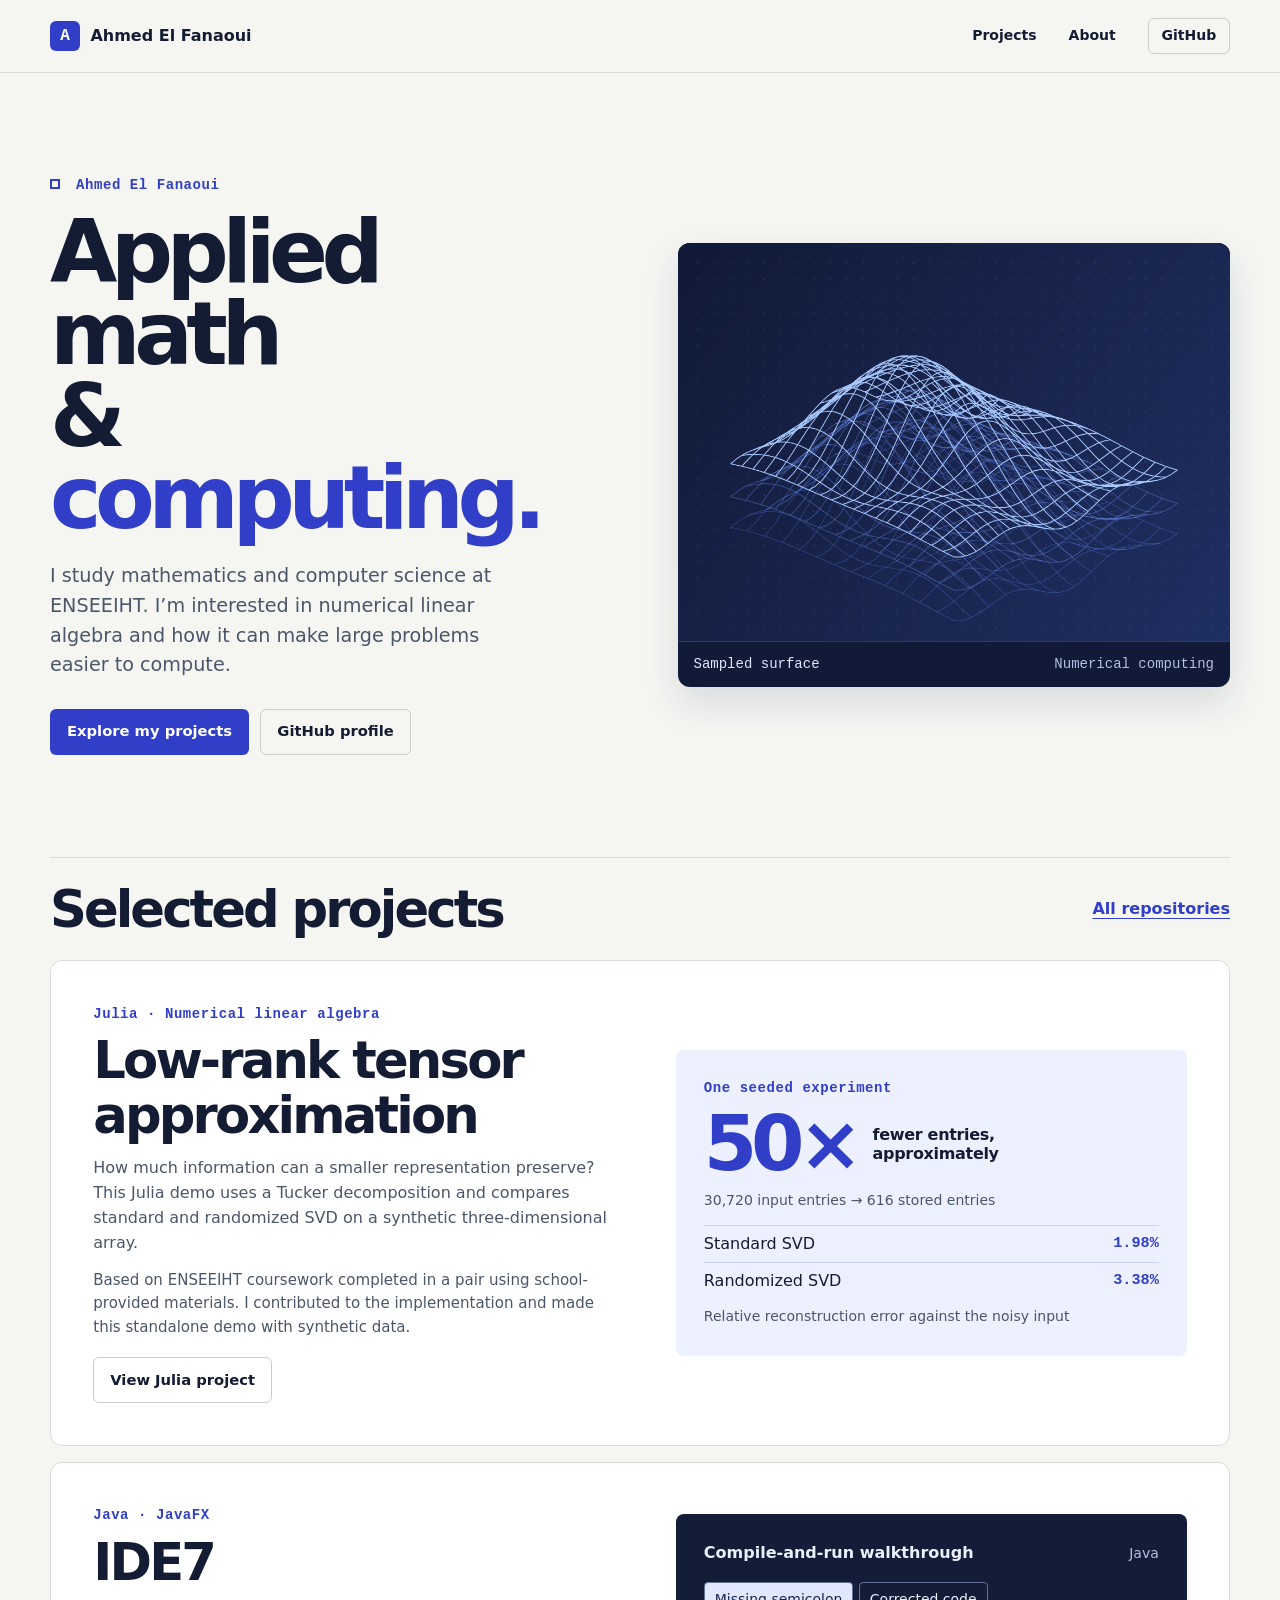
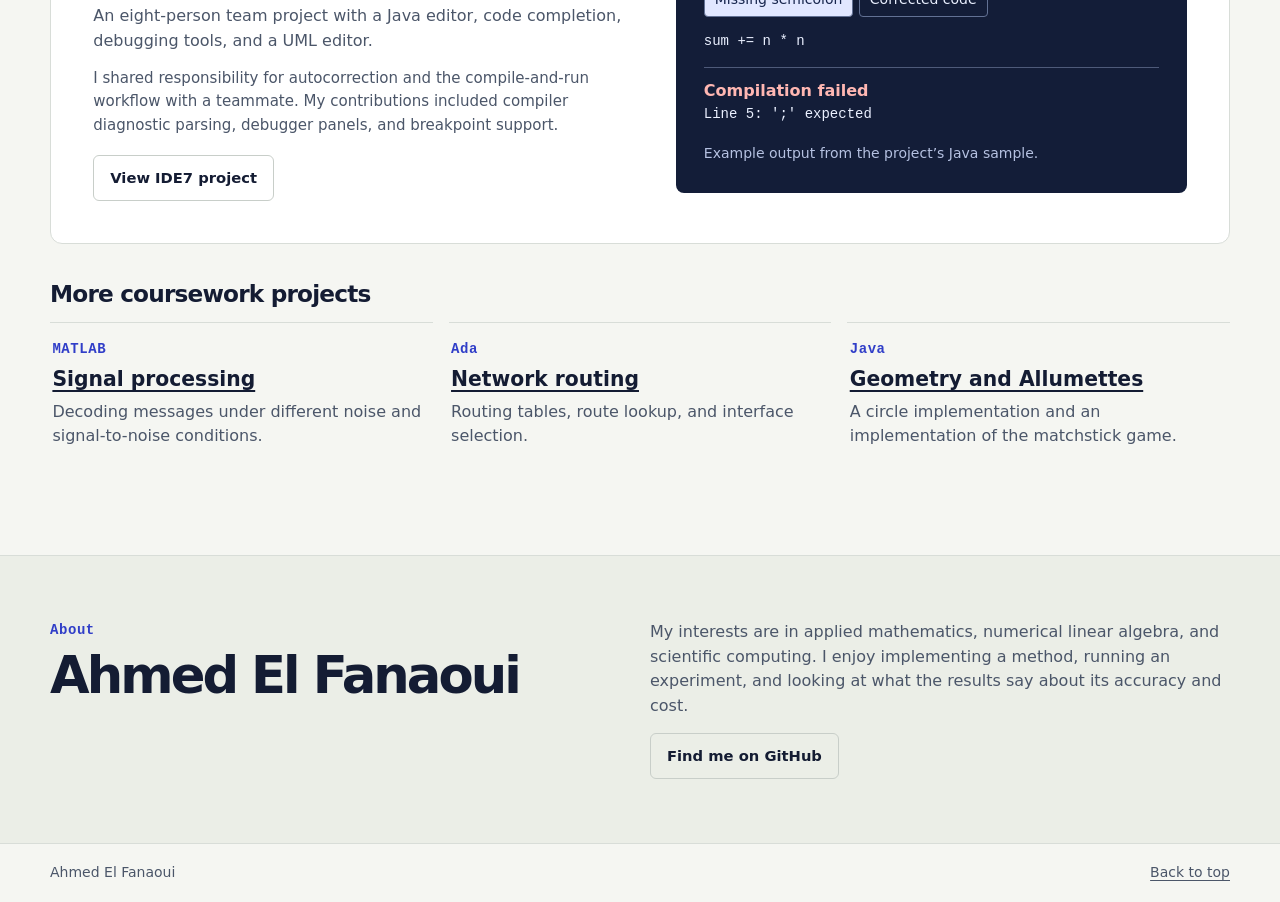
==== index.html @ 90cf7365 "Publish the portfolio website" ====
<!doctype html>
<html lang="en">
<head>
  <meta charset="utf-8">
  <meta name="viewport" content="width=device-width, initial-scale=1">
  <meta name="description" content="Ahmed El Fanaoui’s portfolio of applied mathematics, numerical computing, and software projects.">
  <meta name="theme-color" content="#f5f6f2">
  <title>Ahmed El Fanaoui | Applied Mathematics &amp; Computing</title>
  <link rel="stylesheet" href="./styles.css">
  <script src="./portfolio.js" defer></script>
</head>
<body id="top">
  <a class="skip" href="#main">Skip to content</a>
  <header class="site-header">
    <div class="wrap header-inner">
      <a class="brand" href="#top"><span class="mark" aria-hidden="true">A</span> Ahmed El Fanaoui</a>
      <nav aria-label="Main navigation">
        <a href="#projects">Projects</a>
        <a href="#about">About</a>
        <a class="nav-github" href="https://github.com/ahmdef">GitHub</a>
      </nav>
    </div>
  </header>

  <main id="main">
    <section class="wrap hero" aria-labelledby="intro">
      <div class="hero-copy">
        <p class="eyebrow"><span></span> Ahmed El Fanaoui</p>
        <h1 id="intro">Applied math<br> &amp; <em>computing.</em></h1>
        <p class="intro">I study mathematics and computer science at ENSEEIHT. I’m interested in numerical linear algebra and how it can make large problems easier to compute.</p>
        <div class="actions">
          <a class="button primary" href="#projects">Explore my projects</a>
          <a class="button secondary" href="https://github.com/ahmdef">GitHub profile</a>
        </div>
      </div>
      <figure class="hero-figure">
        <canvas id="surface" width="1000" height="720" role="img" aria-label="Illustration of a sampled three-dimensional surface as a layered blue wireframe."></canvas>
        <figcaption><span>Sampled surface</span><span>Numerical computing</span></figcaption>
      </figure>
    </section>

    <section class="wrap work" id="projects" aria-labelledby="work-heading">
      <div class="section-heading"><h2 id="work-heading">Selected projects</h2><a href="https://github.com/ahmdef?tab=repositories">All repositories</a></div>
      <article class="feature">
        <div class="feature-copy">
          <p class="eyebrow">Julia · Numerical linear algebra</p>
          <h3>Low-rank tensor approximation</h3>
          <p>How much information can a smaller representation preserve? This Julia demo uses a Tucker decomposition and compares standard and randomized SVD on a synthetic three-dimensional array.</p>
          <p class="credit">Based on ENSEEIHT coursework completed in a pair using school-provided materials. I contributed to the implementation and made this standalone demo with synthetic data.</p>
          <a class="button secondary" href="https://github.com/ahmdef/tensor-low-rank-julia">View Julia project</a>
        </div>
        <div class="result">
          <p class="eyebrow">One seeded experiment</p>
          <div class="number">50× <span>fewer entries,<br> approximately</span></div>
          <p class="result-detail">30,720 input entries → 616 stored entries</p>
          <dl>
            <div><dt>Standard SVD</dt><dd>1.98%</dd></div>
            <div><dt>Randomized SVD</dt><dd>3.38%</dd></div>
          </dl>
          <p class="result-note">Relative reconstruction error against the noisy input</p>
        </div>
      </article>

      <article class="feature ide">
        <div class="feature-copy">
          <p class="eyebrow">Java · JavaFX</p>
          <h3>IDE7</h3>
          <p>An eight-person team project with a Java editor, code completion, debugging tools, and a UML editor.</p>
          <p class="credit">I shared responsibility for autocorrection and the compile-and-run workflow with a teammate. My contributions included compiler diagnostic parsing, debugger panels, and breakpoint support.</p>
          <a class="button secondary" href="https://github.com/ahmdef/ide7-compile-run-demo">View IDE7 project</a>
        </div>
        <section class="console" aria-labelledby="example-title">
          <div class="console-head">
            <h4 id="example-title">Compile-and-run walkthrough</h4>
            <span>Java</span>
          </div>
          <div class="console-controls" hidden>
            <button type="button" data-example="error" aria-pressed="true">Missing semicolon</button>
            <button type="button" data-example="fixed" aria-pressed="false">Corrected code</button>
          </div>
          <pre class="code-line"><code id="example-code">sum += n * n</code></pre>
          <div class="console-output" aria-live="polite">
            <p id="example-status">Compilation failed</p>
            <pre id="example-output">Line 5: ';' expected</pre>
          </div>
          <p class="example-note">Example output from the project’s Java sample.</p>
        </section>
      </article>

      <h3 class="other-heading">More coursework projects</h3>
      <div class="other-grid">
        <article><p class="eyebrow">MATLAB</p><h4><a href="https://github.com/ahmdef/SIgnal-Processing-Project">Signal processing</a></h4><p>Decoding messages under different noise and signal-to-noise conditions.</p></article>
        <article><p class="eyebrow">Ada</p><h4><a href="https://github.com/ahmdef/Ada-Project">Network routing</a></h4><p>Routing tables, route lookup, and interface selection.</p></article>
        <article><p class="eyebrow">Java</p><h4><a href="https://github.com/ahmdef/Project-Java">Geometry and Allumettes</a></h4><p>A circle implementation and an implementation of the matchstick game.</p></article>
      </div>
    </section>

    <section class="about" id="about" aria-labelledby="about-heading">
      <div class="wrap about-inner">
        <div><p class="eyebrow">About</p><h2 id="about-heading">Ahmed El Fanaoui</h2></div>
        <div><p>My interests are in applied mathematics, numerical linear algebra, and scientific computing. I enjoy implementing a method, running an experiment, and looking at what the results say about its accuracy and cost.</p><a class="button secondary" href="https://github.com/ahmdef">Find me on GitHub</a></div>
      </div>
    </section>
  </main>
  <footer class="wrap footer"><span>Ahmed El Fanaoui</span><a href="#top">Back to top</a></footer>
</body>
</html>
---- styles.css ----
:root {
  --paper: #f5f6f2; --white: #fff; --ink: #141c33; --muted: #4b5669;
  --accent: #303ec8; --line: #d8ddd8; --mono: "SFMono-Regular", Consolas, monospace;
  font-family: "Avenir Next", Avenir, "Segoe UI", system-ui, sans-serif;
  color: var(--ink); background: var(--paper); line-height: 1.55;
}
* { box-sizing: border-box; }
body { margin: 0; }
a { color: inherit; text-underline-offset: .22em; }
a:hover { color: var(--accent); }
a:focus-visible, button:focus-visible { outline: 3px solid #6558ed; outline-offset: 4px; }
h1, h2, h3, h4, p, figure { margin: 0; }
h1, h2, h3, h4 { line-height: 1.06; }
.wrap { width: min(1180px, calc(100% - 96px)); margin-inline: auto; }
.skip { position: fixed; z-index: 2; top: .8rem; left: .8rem; transform: translateY(-200%); padding: .6rem 1rem; background: white; }
.skip:focus { transform: none; }
.site-header { border-bottom: 1px solid var(--line); }
.header-inner, .section-heading, .footer { display: flex; align-items: center; justify-content: space-between; gap: 1rem; }
.header-inner { min-height: 72px; }
.brand, nav a { text-decoration: none; font-weight: 650; }
.brand, nav { display: flex; align-items: center; gap: 1.55rem; }
.brand { gap: .65rem; }
.mark { display: grid; place-items: center; width: 30px; height: 30px; border-radius: 6px; color: white; background: var(--accent); font: 600 1rem var(--mono); }
nav { gap: clamp(.8rem, 3vw, 2rem); font-size: .875rem; }
.nav-github { border: 1px solid #c8cec9; border-radius: 6px; padding: .38rem .8rem; }
.hero { display: grid; grid-template-columns: 1.02fr 1fr; gap: clamp(2rem, 5vw, 5rem); align-items: center; padding-block: clamp(3.5rem, 8vw, 7.2rem); }
.eyebrow { font: 650 .875rem/1.5 var(--mono); color: var(--accent); letter-spacing: .04em; }
.hero .eyebrow span { display: inline-block; width: .65rem; height: .65rem; border: 2px solid var(--accent); margin-right: .42rem; }
h1 { font-size: clamp(3.35rem, 6.8vw, 6.4rem); letter-spacing: -.075em; line-height: .94; margin-block: 1rem 1.35rem; }
h1 em { color: var(--accent); font-style: normal; }
.intro { color: var(--muted); font-size: clamp(1.05rem, 1.5vw, 1.2rem); max-width: 39ch; }
.actions { display: flex; flex-wrap: wrap; gap: .7rem; margin-top: 1.8rem; }
.button { display: inline-flex; align-items: center; justify-content: center; padding: .65rem 1rem; border: 1px solid transparent; border-radius: 6px; font-weight: 700; font-size: .92rem; text-decoration: none; }
.primary { color: white; background: var(--accent); }
.primary:hover { color: white; background: #202ca5; }
.secondary { border-color: #c8cec9; }
.secondary:hover { border-color: var(--accent); }
.hero-figure { overflow: hidden; border-radius: 12px; background: #111a37; color: #e0e7ff; box-shadow: 0 16px 36px #18265020; }
canvas { display: block; width: 100%; height: auto; background: #111a37; }
figcaption { display: flex; justify-content: space-between; gap: .7rem; padding: .8rem 1rem; border-top: 1px solid #2f3c62; font: .875rem/1.35 var(--mono); }
figcaption span + span { color: #b4c1e6; }
.work { padding-bottom: clamp(3.25rem, 7vw, 6rem); }
.section-heading { border-top: 1px solid var(--line); padding-block: 1.5rem; }
.section-heading a { font-weight: 650; color: var(--accent); }
h2 { font-size: clamp(2.15rem, 4vw, 3.25rem); letter-spacing: -.057em; }
.feature { display: grid; grid-template-columns: 1.04fr 1fr; gap: clamp(1.5rem, 4vw, 3.75rem); align-items: center; padding: clamp(1.35rem, 3.3vw, 2.75rem); background: var(--white); border: 1px solid var(--line); border-radius: 12px; margin-bottom: 1rem; }
.feature h3 { font-size: clamp(2rem, 4vw, 3.45rem); letter-spacing: -.055em; margin: .55rem 0 .9rem; }
.feature-copy > p:not(.eyebrow) { color: var(--muted); max-width: 53ch; margin-bottom: .85rem; }
.feature-copy .credit { font-size: .94rem; }
.feature-copy .button { margin-top: .3rem; }
.result, .console { border-radius: 8px; padding: clamp(1rem, 2.8vw, 1.75rem); min-width: 0; }
.result { background: #edf0ff; }
.number { display: flex; align-items: center; gap: 1rem; margin-top: .4rem; color: var(--accent); font-size: clamp(3.25rem, 6vw, 5.25rem); font-weight: 720; line-height: 1; letter-spacing: -.08em; }
.number span { color: var(--ink); font-size: 1rem; font-weight: 650; line-height: 1.2; letter-spacing: -.02em; }
.result-detail, .result-note { color: var(--muted); font-size: .875rem; margin-top: .45rem; }
.result dl { margin: .85rem 0 0; }
.result dl div { display: flex; justify-content: space-between; gap: .75rem; border-top: 1px solid #cbd2f0; padding-block: .35rem; }
.result dd { margin: 0; color: var(--accent); font: 650 .95rem/1.55 var(--mono); }
.console { color: #eaf0ff; background: #131d38; }
.console-head { display: flex; justify-content: space-between; align-items: baseline; gap: 1rem; margin-bottom: 1.1rem; }
.console-head h4 { font-size: 1rem; line-height: 1.35; }
.console-head span, .example-note { color: #b5c1e1; font-size: .875rem; }
.console-controls:not([hidden]) { display: flex; flex-wrap: wrap; gap: .35rem; }
.console button { background: transparent; border: 1px solid #627194; border-radius: 4px; color: #eaf0ff; padding: .36rem .62rem; font: inherit; font-size: .875rem; cursor: pointer; }
.console button[aria-pressed="true"] { background: #e1e7ff; color: #17264e; }
.console pre { margin: 0; font: .875rem/1.5 var(--mono); white-space: pre-wrap; overflow-wrap: anywhere; }
.console .code-line { padding-block: .9rem; }
.console-output { border-top: 1px solid #4e5a79; padding-block: .7rem; }
.console-output p { color: #ffb7b2; font-weight: 650; }
.console-output p.success { color: #a5eec6; }
.example-note { margin-top: .45rem; }
.other-heading { margin: 2.35rem 0 1rem; font-size: 1.45rem; letter-spacing: -.035em; }
.other-grid { display: grid; grid-template-columns: repeat(3, minmax(0, 1fr)); gap: 1rem; }
.other-grid article { border-top: 1px solid var(--line); padding: 1rem .15rem; }
.other-grid h4 { font-size: 1.27rem; margin: .55rem 0; }
.other-grid p:not(.eyebrow), .about-inner p:not(.eyebrow) { color: var(--muted); }
.about { background: #ebeee7; border-block: 1px solid var(--line); }
.about-inner { display: grid; grid-template-columns: 1fr 1fr; gap: 1.25rem; padding-block: clamp(2.2rem, 5vw, 4.5rem); }
.about-inner h2 { margin-top: .45rem; }
.about-inner .button { margin-top: .9rem; }
.footer { padding-block: 1.15rem; font-size: .875rem; color: var(--muted); }
@media (max-width: 820px) {
  .wrap { width: calc(100% - 48px); }
  .hero { gap: 1.5rem; }
  .feature { gap: 1.25rem; }
}
@media (max-width: 640px) {
  .wrap { width: calc(100% - 34px); }
  .header-inner { min-height: 61px; flex-wrap: wrap; padding-block: .6rem; gap: .65rem; }
  .brand { font-size: .875rem; }
  .mark { width: 25px; height: 25px; }
  nav { gap: .65rem; }
  .nav-github { padding: .22rem .4rem; }
  .hero, .feature, .about-inner { grid-template-columns: 1fr; }
  .hero { padding-block: 2.8rem; gap: 2rem; }
  h1 { font-size: clamp(3rem, 12vw, 4.75rem); }
  .section-heading { flex-wrap: wrap; }
  .other-grid { grid-template-columns: 1fr; gap: .15rem; }
  .other-grid article { padding-block: 1.05rem; }
}
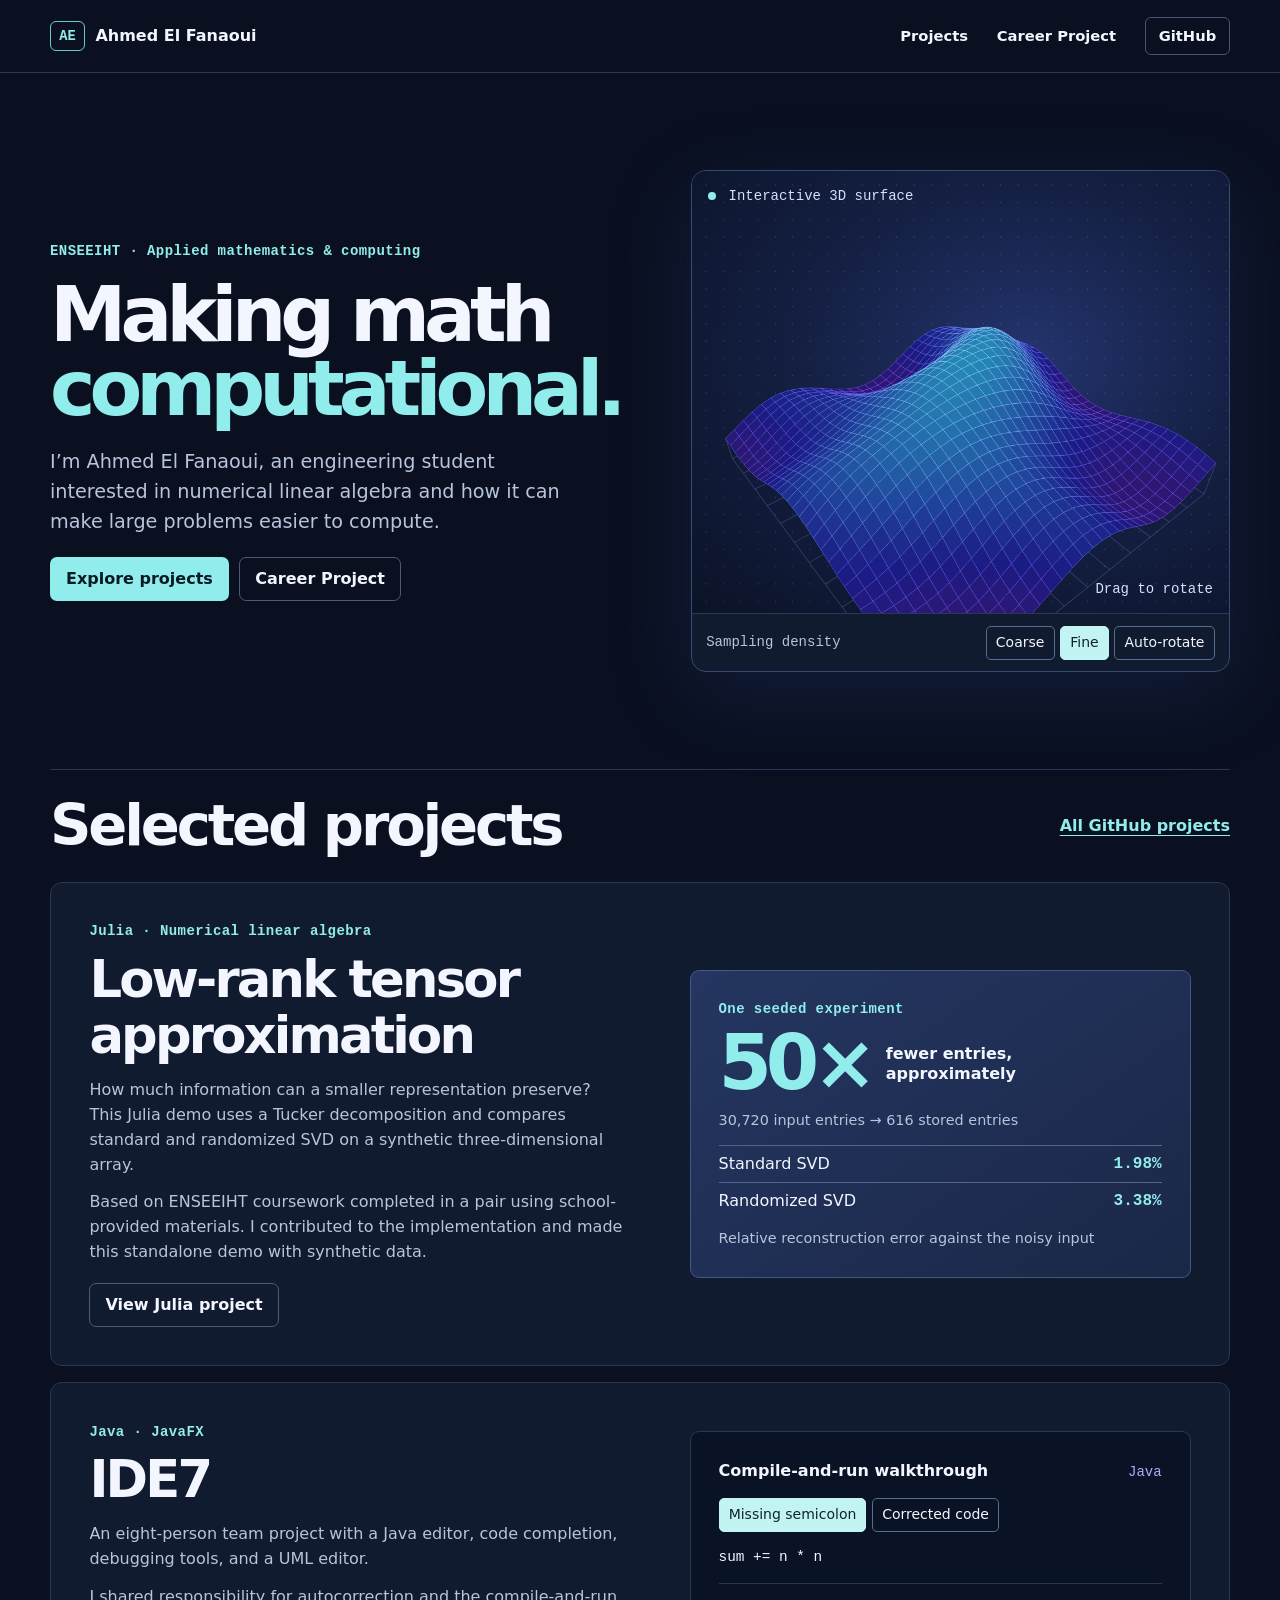
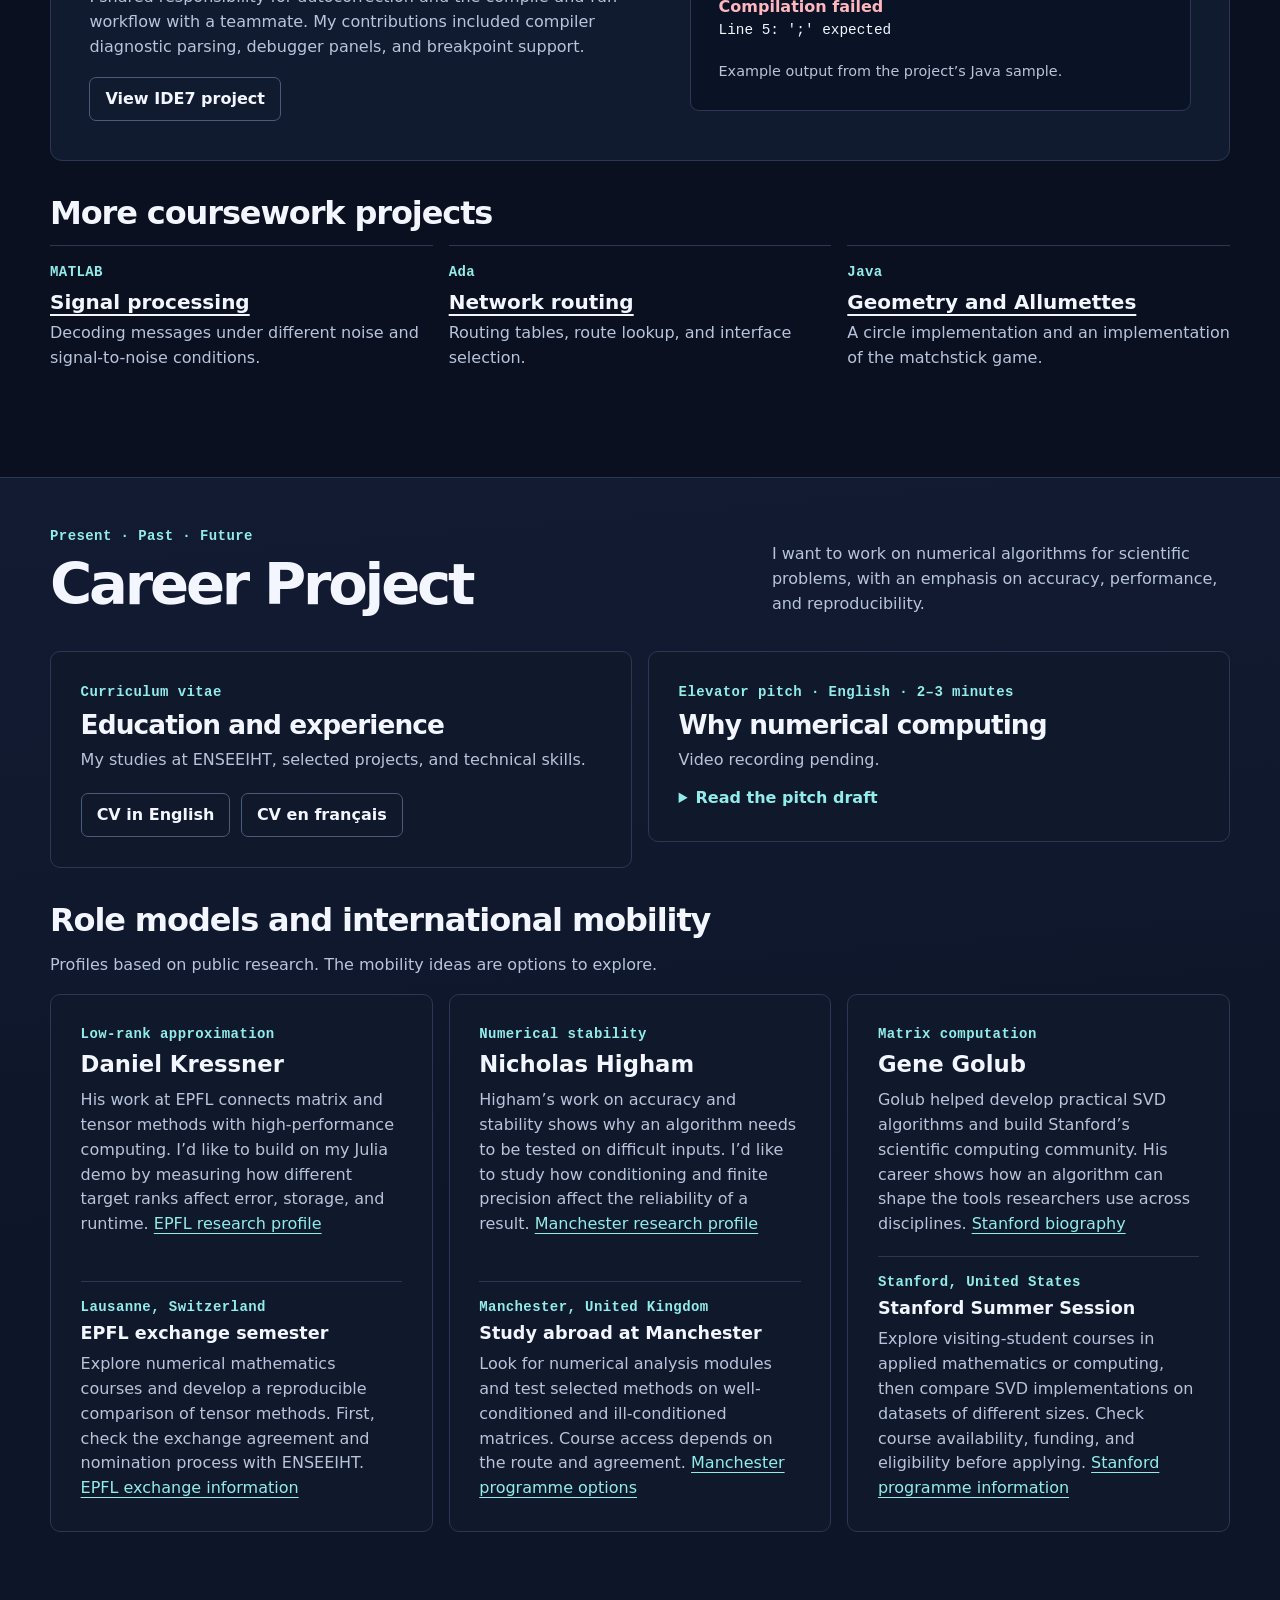
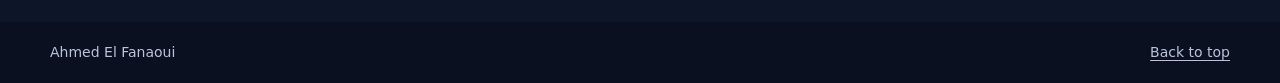
==== commit 50d5e381: "Add interactive 3D surface and Career Project" ====
--- a/index.html
+++ b/index.html
@@ -3,8 +3,8 @@
 <head>
   <meta charset="utf-8">
   <meta name="viewport" content="width=device-width, initial-scale=1">
-  <meta name="description" content="Ahmed El Fanaoui’s portfolio of applied mathematics, numerical computing, and software projects.">
-  <meta name="theme-color" content="#f5f6f2">
+  <meta name="description" content="Ahmed El Fanaoui’s portfolio in applied mathematics, numerical computing, and software.">
+  <meta name="theme-color" content="#0a1020">
   <title>Ahmed El Fanaoui | Applied Mathematics &amp; Computing</title>
   <link rel="stylesheet" href="./styles.css">
   <script src="./portfolio.js" defer></script>
@@ -13,34 +13,43 @@
   <a class="skip" href="#main">Skip to content</a>
   <header class="site-header">
     <div class="wrap header-inner">
-      <a class="brand" href="#top"><span class="mark" aria-hidden="true">A</span> Ahmed El Fanaoui</a>
+      <a class="brand" href="#top"><span class="mark" aria-hidden="true">AE</span> Ahmed El Fanaoui</a>
       <nav aria-label="Main navigation">
         <a href="#projects">Projects</a>
-        <a href="#about">About</a>
+        <a href="#career">Career Project</a>
         <a class="nav-github" href="https://github.com/ahmdef">GitHub</a>
       </nav>
     </div>
   </header>
-
   <main id="main">
     <section class="wrap hero" aria-labelledby="intro">
       <div class="hero-copy">
-        <p class="eyebrow"><span></span> Ahmed El Fanaoui</p>
-        <h1 id="intro">Applied math<br> &amp; <em>computing.</em></h1>
-        <p class="intro">I study mathematics and computer science at ENSEEIHT. I’m interested in numerical linear algebra and how it can make large problems easier to compute.</p>
+        <p class="eyebrow">ENSEEIHT · Applied mathematics &amp; computing</p>
+        <h1 id="intro">Making math<br><em>computational.</em></h1>
+        <p class="intro">I’m Ahmed El Fanaoui, an engineering student interested in numerical linear algebra and how it can make large problems easier to compute.</p>
         <div class="actions">
-          <a class="button primary" href="#projects">Explore my projects</a>
-          <a class="button secondary" href="https://github.com/ahmdef">GitHub profile</a>
+          <a class="button primary" href="#projects">Explore projects</a>
+          <a class="button secondary" href="#career">Career Project</a>
         </div>
       </div>
-      <figure class="hero-figure">
-        <canvas id="surface" width="1000" height="720" role="img" aria-label="Illustration of a sampled three-dimensional surface as a layered blue wireframe."></canvas>
-        <figcaption><span>Sampled surface</span><span>Numerical computing</span></figcaption>
+      <figure class="hero-figure" aria-labelledby="scene-caption">
+        <div class="scene">
+          <canvas id="surface" width="960" height="790" role="img" aria-label="Interactive three-dimensional surface sampled on a rectangular grid."></canvas>
+          <div class="scene-label"><span></span> Interactive 3D surface</div>
+          <div class="scene-hint" id="scene-hint" hidden>Drag to rotate</div>
+        </div>
+        <figcaption id="scene-caption">
+          <span class="scene-description">Sampling density</span>
+          <div class="scene-controls" id="scene-controls" hidden>
+            <button type="button" data-grid="coarse" aria-pressed="false">Coarse</button>
+            <button type="button" data-grid="fine" aria-pressed="true">Fine</button>
+            <button type="button" id="rotate" aria-pressed="false">Auto-rotate</button>
+          </div>
+        </figcaption>
       </figure>
     </section>
-
     <section class="wrap work" id="projects" aria-labelledby="work-heading">
-      <div class="section-heading"><h2 id="work-heading">Selected projects</h2><a href="https://github.com/ahmdef?tab=repositories">All repositories</a></div>
+      <div class="section-heading"><h2 id="work-heading">Selected projects</h2><a href="https://github.com/ahmdef?tab=repositories">All GitHub projects</a></div>
       <article class="feature">
         <div class="feature-copy">
           <p class="eyebrow">Julia · Numerical linear algebra</p>
@@ -95,10 +104,58 @@
       </div>
     </section>
 
-    <section class="about" id="about" aria-labelledby="about-heading">
-      <div class="wrap about-inner">
-        <div><p class="eyebrow">About</p><h2 id="about-heading">Ahmed El Fanaoui</h2></div>
-        <div><p>My interests are in applied mathematics, numerical linear algebra, and scientific computing. I enjoy implementing a method, running an experiment, and looking at what the results say about its accuracy and cost.</p><a class="button secondary" href="https://github.com/ahmdef">Find me on GitHub</a></div>
+    <section class="career" id="career" aria-labelledby="career-title">
+      <div class="wrap career-inner">
+        <div class="section-heading career-heading">
+          <div><p class="eyebrow">Present · Past · Future</p><h2 id="career-title">Career Project</h2></div>
+          <p>I want to work on numerical algorithms for scientific problems, with an emphasis on accuracy, performance, and reproducibility.</p>
+        </div>
+        <div class="career-top">
+          <article class="career-panel">
+            <p class="eyebrow">Curriculum vitae</p>
+            <h3>Education and experience</h3>
+            <p>My studies at ENSEEIHT, selected projects, and technical skills.</p>
+            <div class="actions">
+              <a class="button secondary" href="./cv-en.html" hreflang="en">CV in English</a>
+              <a class="button secondary" href="./cv-fr.html" hreflang="fr" lang="fr">CV en français</a>
+            </div>
+          </article>
+          <article class="career-panel pitch">
+            <p class="eyebrow">Elevator pitch · English · 2–3 minutes</p>
+            <h3>Why numerical computing</h3>
+            <p>Video recording pending.</p>
+            <details>
+              <summary>Read the pitch draft</summary>
+              <div class="transcript">
+                <p><strong>Present.</strong> I’m Ahmed El Fanaoui, an engineering student at ENSEEIHT with a particular interest in applied mathematics. What I bring to a team is the ability to take a mathematical idea, implement it, and design a test that shows where it works. I like asking how much accuracy we need, how expensive it is to get, and whether someone else can reproduce the result.</p>
+                <p><strong>Past.</strong> In a first-year scientific computing project, a teammate and I worked on low-rank tensor approximation. I later made a Julia demo with synthetic data to compare two versions of the method. In one seeded experiment, the smaller representation kept 616 numbers from an input of more than 30,000. The two methods used the same amount of storage but produced different reconstruction errors. For IDE7, I worked with a teammate on the compile-and-run workflow. There I saw how much a clear diagnostic helps a user understand what to fix.</p>
+                <p><strong>Future.</strong> I want to deepen my understanding of numerical linear algebra and work on scientific software. Daniel Kressner’s low-rank research points toward exploring tensor compression at EPFL. Nicholas Higham’s work on numerical stability makes Manchester an interesting place to study how errors propagate. Gene Golub’s contributions to the SVD make Stanford Summer Session a third possibility for exploring matrix computation. In each case, my goal is to come back with an experiment I can explain, share, and improve.</p>
+              </div>
+            </details>
+          </article>
+        </div>
+        <h3 class="other-heading">Role models and international mobility</h3>
+        <p class="career-note">Profiles based on public research. The mobility ideas are options to explore.</p>
+        <div class="roles">
+          <article class="career-panel role">
+            <p class="eyebrow">Low-rank approximation</p>
+            <h4>Daniel Kressner</h4>
+            <p>His work at EPFL connects matrix and tensor methods with high-performance computing. I’d like to build on my Julia demo by measuring how different target ranks affect error, storage, and runtime. <a href="https://www.epfl.ch/schools/sb/research/math/research/computationalsciences/">EPFL research profile</a></p>
+            <div class="mobility"><p class="eyebrow">Lausanne, Switzerland</p><h5>EPFL exchange semester</h5><p>Explore numerical mathematics courses and develop a reproducible comparison of tensor methods. First, check the exchange agreement and nomination process with ENSEEIHT. <a href="https://www.epfl.ch/education/international/en/coming-to-epfl/semester-courses/">EPFL exchange information</a></p></div>
+          </article>
+          <article class="career-panel role">
+            <p class="eyebrow">Numerical stability</p>
+            <h4>Nicholas Higham</h4>
+            <p>Higham’s work on accuracy and stability shows why an algorithm needs to be tested on difficult inputs. I’d like to study how conditioning and finite precision affect the reliability of a result. <a href="https://www.maths.manchester.ac.uk/~higham/">Manchester research profile</a></p>
+            <div class="mobility"><p class="eyebrow">Manchester, United Kingdom</p><h5>Study abroad at Manchester</h5><p>Look for numerical analysis modules and test selected methods on well-conditioned and ill-conditioned matrices. Course access depends on the route and agreement. <a href="https://www.manchester.ac.uk/study/international/study-abroad-exchange/programmes/">Manchester programme options</a></p></div>
+          </article>
+          <article class="career-panel role">
+            <p class="eyebrow">Matrix computation</p>
+            <h4>Gene Golub</h4>
+            <p>Golub helped develop practical SVD algorithms and build Stanford’s scientific computing community. His career shows how an algorithm can shape the tools researchers use across disciplines. <a href="https://legacy.cs.stanford.edu/memoriam/professor-gene-h-golub">Stanford biography</a></p>
+            <div class="mobility"><p class="eyebrow">Stanford, United States</p><h5>Stanford Summer Session</h5><p>Explore visiting-student courses in applied mathematics or computing, then compare SVD implementations on datasets of different sizes. Check course availability, funding, and eligibility before applying. <a href="https://events.stanford.edu/department/summer_session">Stanford programme information</a></p></div>
+          </article>
+        </div>
       </div>
     </section>
   </main>
--- a/styles.css
+++ b/styles.css
@@ -1,100 +1,135 @@
 :root {
-  --paper: #f5f6f2; --white: #fff; --ink: #141c33; --muted: #4b5669;
-  --accent: #303ec8; --line: #d8ddd8; --mono: "SFMono-Regular", Consolas, monospace;
-  font-family: "Avenir Next", Avenir, "Segoe UI", system-ui, sans-serif;
-  color: var(--ink); background: var(--paper); line-height: 1.55;
+  color-scheme: dark;
+  --bg: #0a1020; --panel: #111b30; --surface: #10182b; --line: #2a3855;
+  --text: #f3f6ff; --soft: #b7c4db; --accent: #91edeb; --violet: #aeaaff;
+  --mono: "SFMono-Regular", Consolas, monospace;
+  font: 100%/1.56 "Avenir Next", Avenir, "Segoe UI", system-ui, sans-serif;
+  color: var(--text); background: var(--bg);
 }
 * { box-sizing: border-box; }
 body { margin: 0; }
-a { color: inherit; text-underline-offset: .22em; }
+[hidden] { display: none !important; }
+a { color: inherit; text-underline-offset: .24em; }
 a:hover { color: var(--accent); }
-a:focus-visible, button:focus-visible { outline: 3px solid #6558ed; outline-offset: 4px; }
-h1, h2, h3, h4, p, figure { margin: 0; }
-h1, h2, h3, h4 { line-height: 1.06; }
-.wrap { width: min(1180px, calc(100% - 96px)); margin-inline: auto; }
-.skip { position: fixed; z-index: 2; top: .8rem; left: .8rem; transform: translateY(-200%); padding: .6rem 1rem; background: white; }
+a:focus-visible, button:focus-visible, summary:focus-visible { outline: 3px solid var(--accent); outline-offset: 4px; }
+h1,h2,h3,h4,h5,p,figure { margin: 0; }
+h1,h2,h3,h4,h5 { line-height: 1.1; }
+.wrap { width: min(1240px, calc(100% - 100px)); margin-inline: auto; }
+.skip { position: fixed; z-index: 5; left: 1rem; top: 1rem; transform: translateY(-180%); background: var(--text); color: var(--bg); padding: .65rem 1rem; }
 .skip:focus { transform: none; }
-.site-header { border-bottom: 1px solid var(--line); }
-.header-inner, .section-heading, .footer { display: flex; align-items: center; justify-content: space-between; gap: 1rem; }
+.site-header { border-bottom: 1px solid var(--line); background: #0a1020; }
+.header-inner,.section-heading,.footer { display: flex; justify-content: space-between; align-items: center; gap: 1rem; }
 .header-inner { min-height: 72px; }
-.brand, nav a { text-decoration: none; font-weight: 650; }
-.brand, nav { display: flex; align-items: center; gap: 1.55rem; }
-.brand { gap: .65rem; }
-.mark { display: grid; place-items: center; width: 30px; height: 30px; border-radius: 6px; color: white; background: var(--accent); font: 600 1rem var(--mono); }
-nav { gap: clamp(.8rem, 3vw, 2rem); font-size: .875rem; }
-.nav-github { border: 1px solid #c8cec9; border-radius: 6px; padding: .38rem .8rem; }
-.hero { display: grid; grid-template-columns: 1.02fr 1fr; gap: clamp(2rem, 5vw, 5rem); align-items: center; padding-block: clamp(3.5rem, 8vw, 7.2rem); }
-.eyebrow { font: 650 .875rem/1.5 var(--mono); color: var(--accent); letter-spacing: .04em; }
-.hero .eyebrow span { display: inline-block; width: .65rem; height: .65rem; border: 2px solid var(--accent); margin-right: .42rem; }
-h1 { font-size: clamp(3.35rem, 6.8vw, 6.4rem); letter-spacing: -.075em; line-height: .94; margin-block: 1rem 1.35rem; }
-h1 em { color: var(--accent); font-style: normal; }
-.intro { color: var(--muted); font-size: clamp(1.05rem, 1.5vw, 1.2rem); max-width: 39ch; }
-.actions { display: flex; flex-wrap: wrap; gap: .7rem; margin-top: 1.8rem; }
-.button { display: inline-flex; align-items: center; justify-content: center; padding: .65rem 1rem; border: 1px solid transparent; border-radius: 6px; font-weight: 700; font-size: .92rem; text-decoration: none; }
-.primary { color: white; background: var(--accent); }
-.primary:hover { color: white; background: #202ca5; }
-.secondary { border-color: #c8cec9; }
+.brand,nav { display: flex; align-items: center; gap: clamp(.75rem,3vw,1.8rem); }
+.brand { gap: .65rem; font-weight: 720; text-decoration: none; }
+.mark { display: grid; place-items: center; width: 35px; height: 30px; border: 1px solid #68c9ce; border-radius: 6px; color: var(--accent); font: 700 .86rem var(--mono); }
+nav a { font-size: .92rem; font-weight: 650; text-decoration: none; }
+.nav-github { border: 1px solid #455675; padding: .38rem .8rem; border-radius: 6px; }
+.hero { display: grid; grid-template-columns: 1fr 1.06fr; align-items: center; gap: clamp(2rem,5.5vw,5.4rem); padding-block: clamp(3rem,7.6vw,7rem); }
+.eyebrow { color: var(--accent); font: 600 .875rem/1.5 var(--mono); letter-spacing: .03em; }
+h1 { font-size: clamp(3.1rem, 6vw, 6.1rem); letter-spacing: -.078em; line-height: .96; margin-block: 1rem 1.35rem; }
+h1 em { font-style: normal; color: var(--accent); }
+.intro { max-width: 42ch; color: var(--soft); font-size: clamp(1.04rem,1.5vw,1.22rem); }
+.actions { display: flex; flex-wrap: wrap; gap: .65rem; margin-top: 1.25rem; }
+.button { display: inline-flex; align-items: center; justify-content: center; padding: .61rem .94rem; border: 1px solid transparent; border-radius: 7px; font-weight: 700; line-height: 1.4; text-decoration: none; }
+.primary { color: #081a24; background: var(--accent); }
+.primary:hover { color: #081a24; background: #bafbfa; }
+.secondary { border-color: #4a5b7a; color: var(--text); }
 .secondary:hover { border-color: var(--accent); }
-.hero-figure { overflow: hidden; border-radius: 12px; background: #111a37; color: #e0e7ff; box-shadow: 0 16px 36px #18265020; }
-canvas { display: block; width: 100%; height: auto; background: #111a37; }
-figcaption { display: flex; justify-content: space-between; gap: .7rem; padding: .8rem 1rem; border-top: 1px solid #2f3c62; font: .875rem/1.35 var(--mono); }
-figcaption span + span { color: #b4c1e6; }
-.work { padding-bottom: clamp(3.25rem, 7vw, 6rem); }
+.hero-figure { overflow: hidden; border: 1px solid #384b72; border-radius: 15px; box-shadow: 0 22px 85px #345db52b; background: var(--panel); min-width: 0; }
+.scene { position: relative; background: radial-gradient(ellipse at 62% 42%, #24346e 0%, #141f42 48%, #0b1327 100%); }
+.scene canvas { display: block; width: 100%; height: auto; touch-action: pan-y; }
+.scene canvas[data-ready] { cursor: grab; }
+.scene canvas[data-ready]:active { cursor: grabbing; }
+.scene-label,.scene-hint { position: absolute; font: .875rem/1.35 var(--mono); pointer-events: none; }
+.scene-label { top: 1rem; left: 1rem; color: #d3e1fa; }
+.scene-label span { display: inline-block; background: var(--accent); width: .52rem; height: .52rem; border-radius: 50%; margin-right: .25rem; }
+.scene-hint { bottom: .88rem; right: 1rem; color: #d3e1fa; }
+figcaption { display: flex; align-items: center; justify-content: space-between; flex-wrap: wrap; gap: .5rem; padding: .7rem .9rem; border-top: 1px solid var(--line); }
+.scene-description { color: var(--soft); font: .875rem/1.4 var(--mono); }
+.scene-controls,.console-controls { display: flex; flex-wrap: wrap; gap: .35rem; }
+.scene-controls button,.console button { border: 1px solid #596c91; border-radius: 5px; background: transparent; color: var(--text); padding: .33rem .57rem; font: inherit; font-size: .875rem; cursor: pointer; }
+.scene-controls button[aria-pressed="true"],.console button[aria-pressed="true"] { background: #c2f4f3; color: #10232d; border-color: #c2f4f3; }
+.work,.career-inner { padding-bottom: clamp(3rem,7vw,6rem); }
 .section-heading { border-top: 1px solid var(--line); padding-block: 1.5rem; }
-.section-heading a { font-weight: 650; color: var(--accent); }
-h2 { font-size: clamp(2.15rem, 4vw, 3.25rem); letter-spacing: -.057em; }
-.feature { display: grid; grid-template-columns: 1.04fr 1fr; gap: clamp(1.5rem, 4vw, 3.75rem); align-items: center; padding: clamp(1.35rem, 3.3vw, 2.75rem); background: var(--white); border: 1px solid var(--line); border-radius: 12px; margin-bottom: 1rem; }
-.feature h3 { font-size: clamp(2rem, 4vw, 3.45rem); letter-spacing: -.055em; margin: .55rem 0 .9rem; }
-.feature-copy > p:not(.eyebrow) { color: var(--muted); max-width: 53ch; margin-bottom: .85rem; }
-.feature-copy .credit { font-size: .94rem; }
+.section-heading a { color: var(--accent); font-weight: 650; }
+h2 { font-size: clamp(2rem,4.5vw,3.7rem); letter-spacing: -.055em; }
+.feature { display: grid; grid-template-columns: 1.07fr 1fr; align-items: center; gap: clamp(1.5rem,5vw,4.5rem); margin-bottom: 1rem; padding: clamp(1.25rem,3vw,2.6rem); border: 1px solid var(--line); border-radius: 12px; background: var(--panel); }
+.feature h3 { font-size: clamp(2rem,4vw,3.3rem); letter-spacing: -.055em; margin: .55rem 0 .9rem; }
+.feature-copy > p:not(.eyebrow) { color: var(--soft); margin-bottom: .8rem; max-width: 55ch; }
 .feature-copy .button { margin-top: .3rem; }
-.result, .console { border-radius: 8px; padding: clamp(1rem, 2.8vw, 1.75rem); min-width: 0; }
-.result { background: #edf0ff; }
-.number { display: flex; align-items: center; gap: 1rem; margin-top: .4rem; color: var(--accent); font-size: clamp(3.25rem, 6vw, 5.25rem); font-weight: 720; line-height: 1; letter-spacing: -.08em; }
-.number span { color: var(--ink); font-size: 1rem; font-weight: 650; line-height: 1.2; letter-spacing: -.02em; }
-.result-detail, .result-note { color: var(--muted); font-size: .875rem; margin-top: .45rem; }
+.result,.console { border-radius: 9px; min-width: 0; padding: clamp(1rem,2.5vw,1.75rem); }
+.result { background: linear-gradient(145deg,#243661,#1b2747); border: 1px solid #425782; }
+.number { display: flex; align-items: center; gap: .9rem; margin-top: .35rem; color: var(--accent); font-size: clamp(3.25rem,6vw,5.25rem); font-weight: 720; line-height: 1; letter-spacing: -.08em; }
+.number span { color: var(--text); font-size: 1rem; font-weight: 650; line-height: 1.25; letter-spacing: 0; }
+.result-detail,.result-note,.example-note { color: var(--soft); font-size: .9rem; margin-top: .45rem; }
 .result dl { margin: .85rem 0 0; }
-.result dl div { display: flex; justify-content: space-between; gap: .75rem; border-top: 1px solid #cbd2f0; padding-block: .35rem; }
-.result dd { margin: 0; color: var(--accent); font: 650 .95rem/1.55 var(--mono); }
-.console { color: #eaf0ff; background: #131d38; }
-.console-head { display: flex; justify-content: space-between; align-items: baseline; gap: 1rem; margin-bottom: 1.1rem; }
+.result dl div { display: flex; justify-content: space-between; gap: .7rem; border-top: 1px solid #52658d; padding-block: .35rem; }
+.result dd { margin: 0; color: var(--accent); font: 650 1rem/1.55 var(--mono); }
+.console { background: #0a1325; border: 1px solid var(--line); }
+.console-head { display: flex; justify-content: space-between; align-items: baseline; gap: .7rem; margin-bottom: 1rem; }
 .console-head h4 { font-size: 1rem; line-height: 1.35; }
-.console-head span, .example-note { color: #b5c1e1; font-size: .875rem; }
-.console-controls:not([hidden]) { display: flex; flex-wrap: wrap; gap: .35rem; }
-.console button { background: transparent; border: 1px solid #627194; border-radius: 4px; color: #eaf0ff; padding: .36rem .62rem; font: inherit; font-size: .875rem; cursor: pointer; }
-.console button[aria-pressed="true"] { background: #e1e7ff; color: #17264e; }
-.console pre { margin: 0; font: .875rem/1.5 var(--mono); white-space: pre-wrap; overflow-wrap: anywhere; }
+.console-head span { color: var(--violet); font: .875rem var(--mono); }
+.console pre { margin: 0; font: .9rem/1.5 var(--mono); white-space: pre-wrap; overflow-wrap: anywhere; }
 .console .code-line { padding-block: .9rem; }
-.console-output { border-top: 1px solid #4e5a79; padding-block: .7rem; }
-.console-output p { color: #ffb7b2; font-weight: 650; }
+.console-output { border-top: 1px solid var(--line); padding-block: .7rem; }
+.console-output p { color: #ffb7bd; font-weight: 650; }
 .console-output p.success { color: #a5eec6; }
-.example-note { margin-top: .45rem; }
-.other-heading { margin: 2.35rem 0 1rem; font-size: 1.45rem; letter-spacing: -.035em; }
-.other-grid { display: grid; grid-template-columns: repeat(3, minmax(0, 1fr)); gap: 1rem; }
-.other-grid article { border-top: 1px solid var(--line); padding: 1rem .15rem; }
-.other-grid h4 { font-size: 1.27rem; margin: .55rem 0; }
-.other-grid p:not(.eyebrow), .about-inner p:not(.eyebrow) { color: var(--muted); }
-.about { background: #ebeee7; border-block: 1px solid var(--line); }
-.about-inner { display: grid; grid-template-columns: 1fr 1fr; gap: 1.25rem; padding-block: clamp(2.2rem, 5vw, 4.5rem); }
-.about-inner h2 { margin-top: .45rem; }
-.about-inner .button { margin-top: .9rem; }
-.footer { padding-block: 1.15rem; font-size: .875rem; color: var(--muted); }
-@media (max-width: 820px) {
-  .wrap { width: calc(100% - 48px); }
+.other-heading { font-size: clamp(1.45rem,3vw,2rem); letter-spacing: -.035em; margin: 2.2rem 0 .9rem; }
+.other-grid,.roles { display: grid; grid-template-columns: repeat(3,minmax(0,1fr)); gap: 1rem; }
+.other-grid article { border-top: 1px solid var(--line); padding: 1rem 0; }
+.other-grid h4 { font-size: 1.25rem; margin: .5rem 0; }
+.other-grid p:not(.eyebrow),.career-panel p:not(.eyebrow),.career-heading > p,.career-note { color: var(--soft); }
+.career { background: linear-gradient(175deg,#121b32,#0d1628 65%); border-top: 1px solid var(--line); }
+.career-inner { padding-top: 1.5rem; }
+.career-heading { border-top: 0; align-items: end; margin-bottom: .65rem; }
+.career-heading h2 { margin-top: .4rem; }
+.career-heading > p { max-width: 45ch; }
+.career-top { display: grid; grid-template-columns: 1fr 1fr; align-items: start; gap: 1rem; }
+.career-panel { padding: clamp(1.15rem,2.7vw,1.85rem); background: var(--surface); border: 1px solid var(--line); border-radius: 10px; }
+.career-panel h3 { font-size: 1.65rem; margin: .45rem 0 .6rem; letter-spacing: -.035em; }
+.career-panel h4 { font-size: 1.42rem; margin: .45rem 0 .65rem; }
+.career-panel h5 { font-size: 1.1rem; margin: .35rem 0 .55rem; }
+.career-panel a:not(.button),summary { color: var(--accent); }
+.pitch details { margin-top: .8rem; }
+.pitch summary { cursor: pointer; font-weight: 650; }
+.transcript p { margin-top: .65rem; }
+.career-note { margin-bottom: 1rem; }
+.role { display: flex; flex-direction: column; }
+.mobility { margin-top: auto; padding-top: 1.15rem; }
+.mobility > .eyebrow { border-top: 1px solid var(--line); padding-top: .95rem; }
+.footer { padding-block: 1.25rem; font-size: .875rem; color: var(--soft); }
+.cv-page { max-width: 58rem; margin-inline: auto; padding: 2rem 1.15rem 4rem; }
+.cv-paper { background: #f9fbff; color: #131c33; border-radius: 10px; padding: clamp(1.25rem,5vw,3.5rem); }
+.cv-paper h1 { font-size: clamp(2.3rem,6vw,3.7rem); margin: .3rem 0 .45rem; }
+.cv-paper h2 { font-size: 1.24rem; margin: 1.3rem 0 .55rem; padding-bottom: .35rem; border-bottom: 1px solid #b6c1d7; letter-spacing: 0; }
+.cv-paper h3 { font-size: 1rem; margin: .7rem 0 .25rem; }
+.cv-paper a { color: #184974; }
+.cv-page .actions { margin: 0 0 1rem; justify-content: space-between; }
+.cv-page button { cursor: pointer; font: inherit; font-weight: 650; }
+@media(max-width:920px) {
+  .wrap { width: calc(100% - 60px); }
   .hero { gap: 1.5rem; }
-  .feature { gap: 1.25rem; }
+  .career-heading { align-items: start; }
+  .roles { grid-template-columns: 1fr 1fr; }
 }
-@media (max-width: 640px) {
-  .wrap { width: calc(100% - 34px); }
-  .header-inner { min-height: 61px; flex-wrap: wrap; padding-block: .6rem; gap: .65rem; }
-  .brand { font-size: .875rem; }
-  .mark { width: 25px; height: 25px; }
-  nav { gap: .65rem; }
-  .nav-github { padding: .22rem .4rem; }
-  .hero, .feature, .about-inner { grid-template-columns: 1fr; }
-  .hero { padding-block: 2.8rem; gap: 2rem; }
-  h1 { font-size: clamp(3rem, 12vw, 4.75rem); }
+@media(max-width:720px) {
+  .wrap { width: calc(100% - 36px); }
+  .header-inner { min-height: 61px; flex-wrap: wrap; padding-block: .55rem; gap: .75rem; }
+  nav { gap: .85rem; }
+  .hero,.feature,.career-top,.roles { grid-template-columns: 1fr; }
+  .hero { gap: 1.6rem; padding-block: 2.6rem; }
+  h1 { font-size: clamp(2.9rem,10.5vw,5rem); }
   .section-heading { flex-wrap: wrap; }
+}
+@media(max-width:510px) {
   .other-grid { grid-template-columns: 1fr; gap: .15rem; }
-  .other-grid article { padding-block: 1.05rem; }
+  .nav-github { padding: .26rem .48rem; }
 }
+@media print {
+  :root { color-scheme: light; background: #fff; }
+  .cv-page { max-width: none; padding: 0; }
+  .cv-paper { padding: 0; background: #fff; }
+  .cv-page .actions { display: none; }
+  .cv-paper section { break-inside: avoid; }
+}
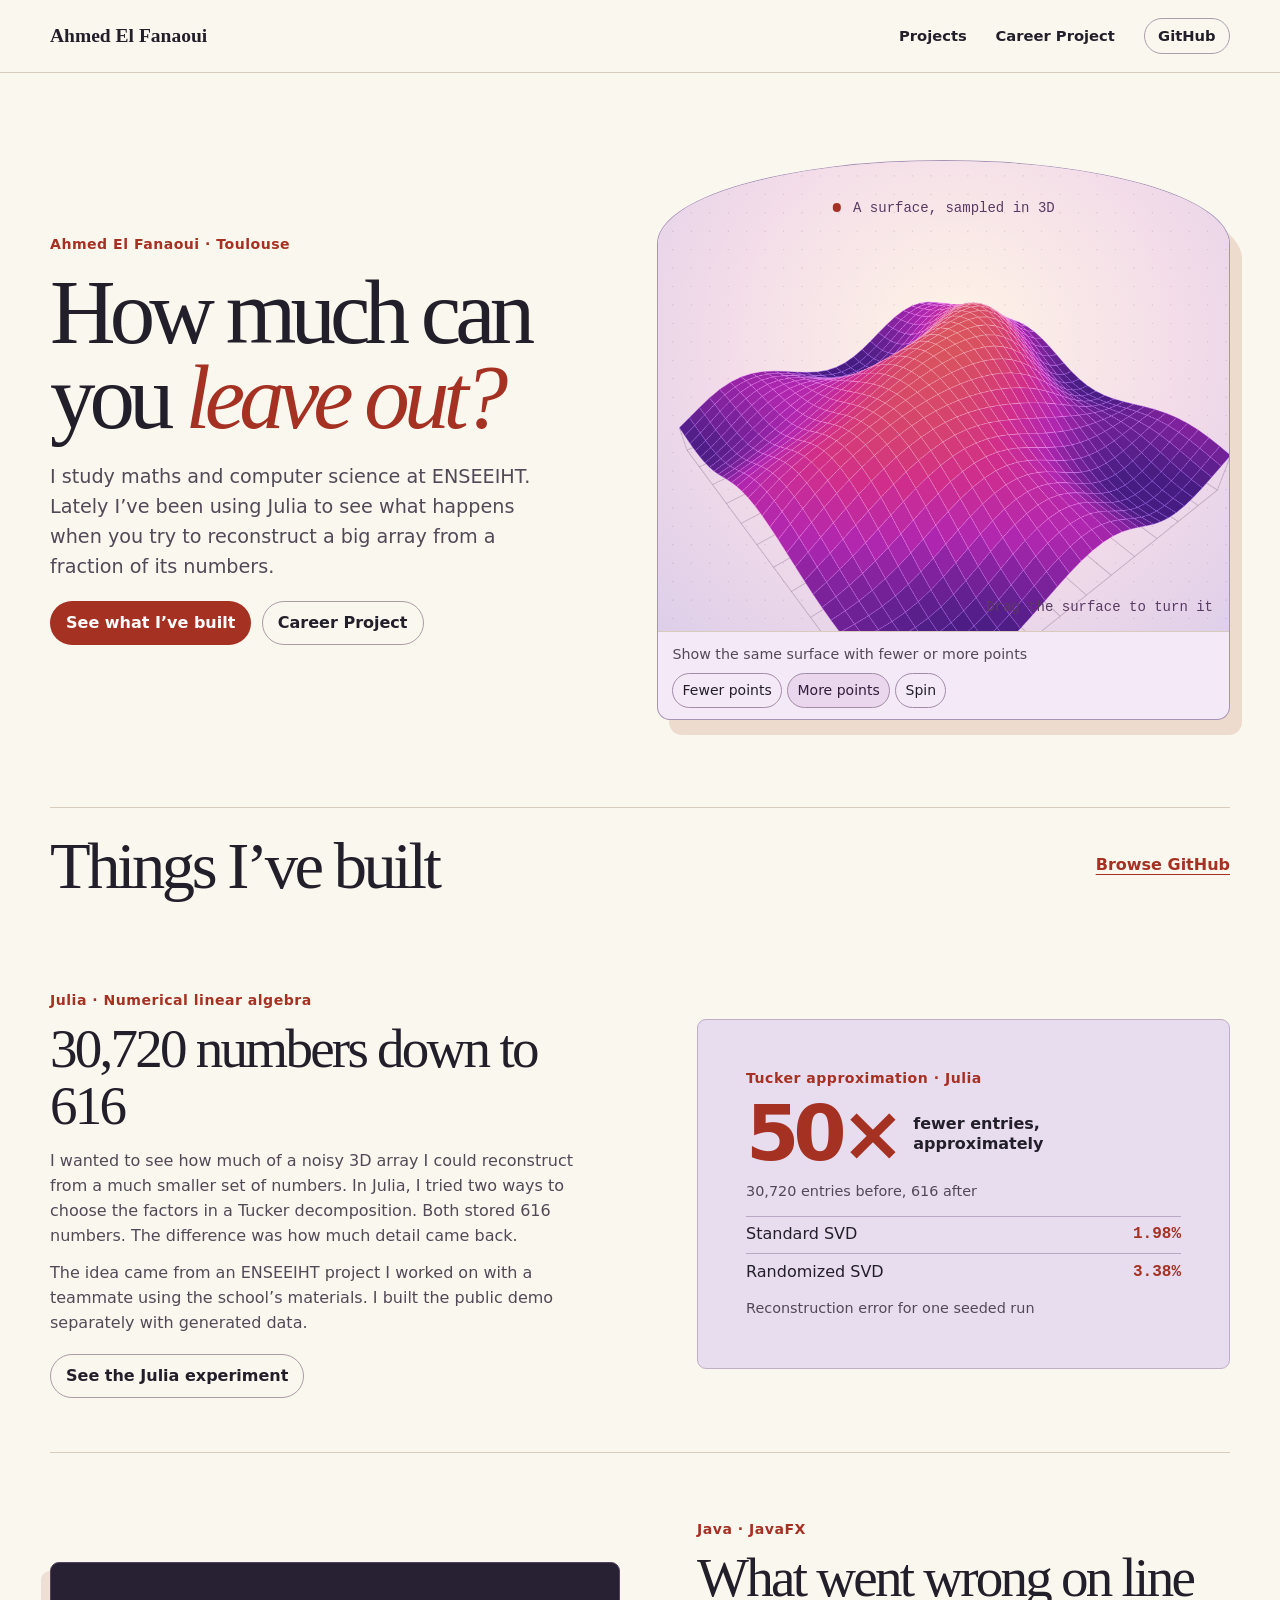
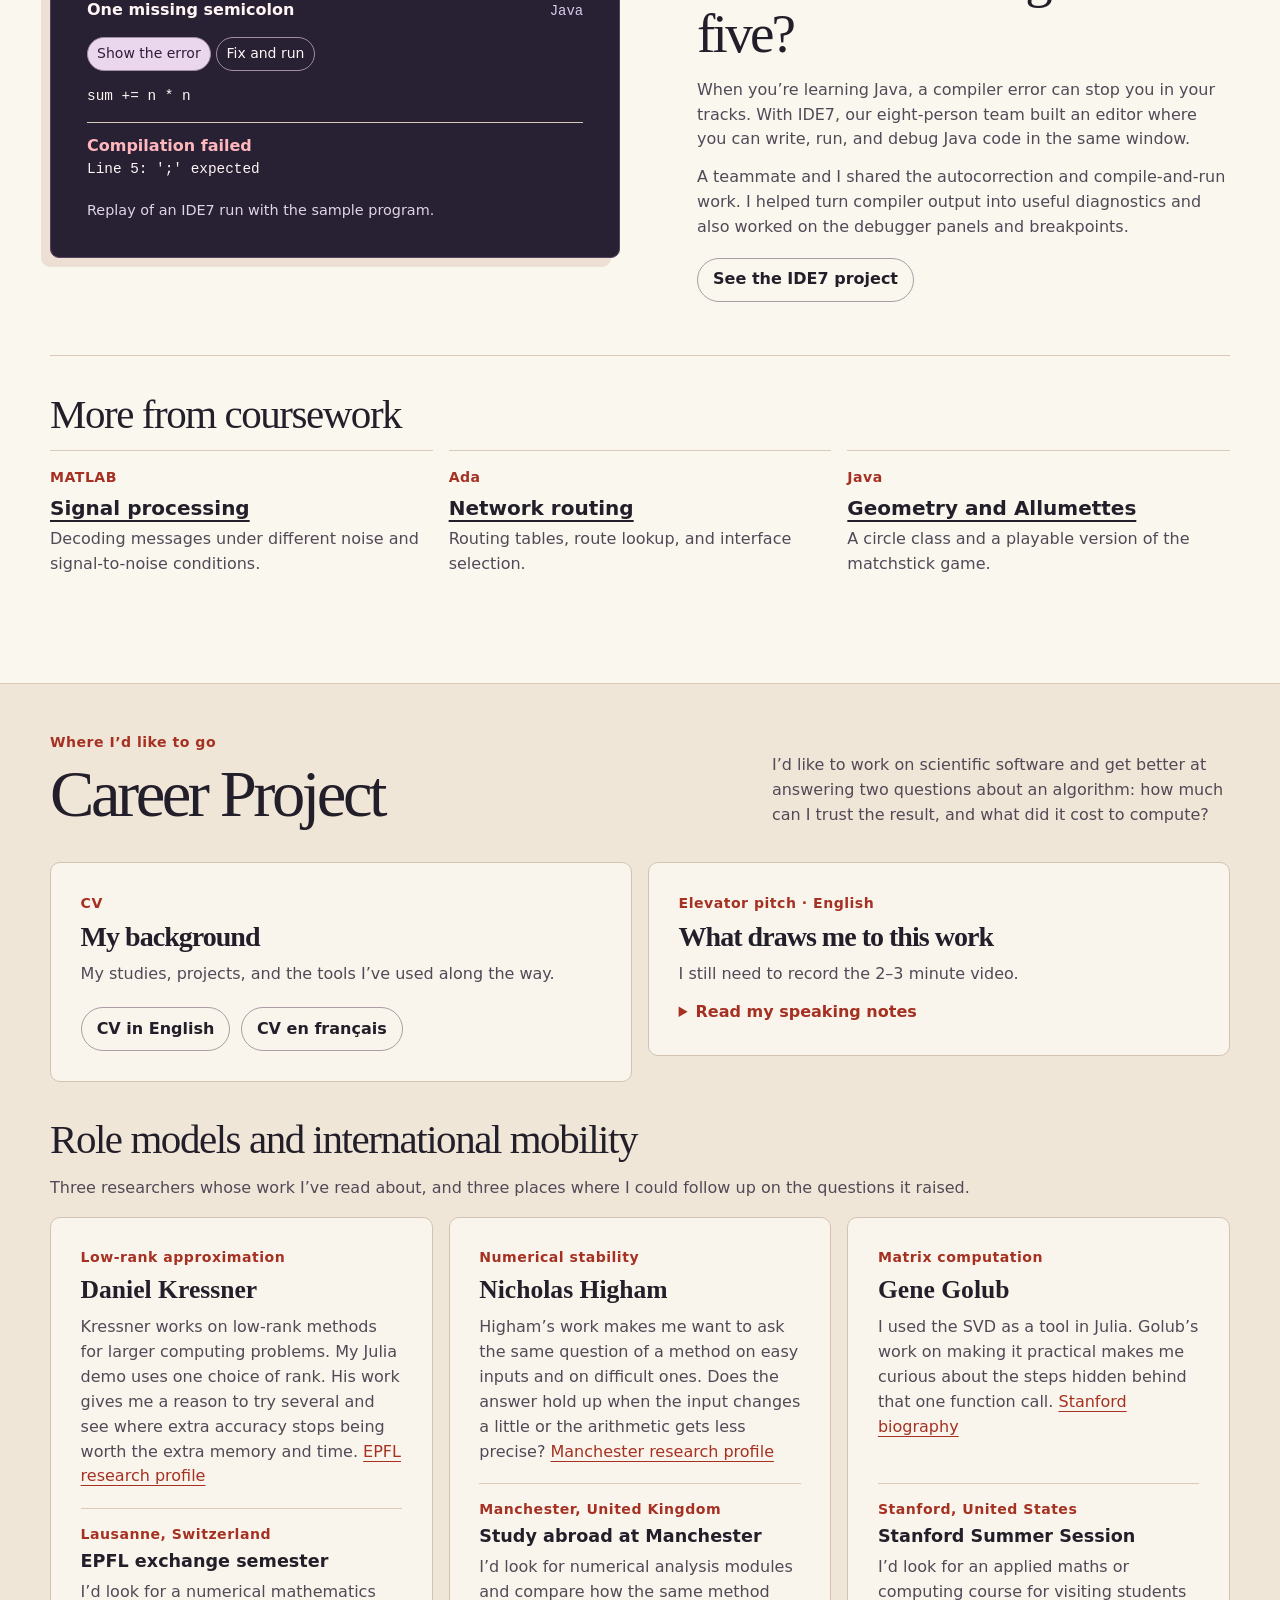
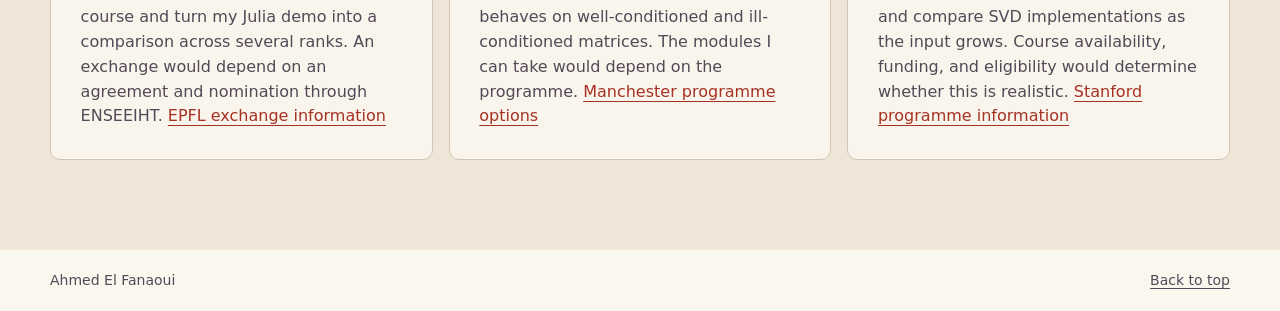
==== commit 9e73e908: "Rewrite portfolio stories and refresh the design" ====
--- a/index.html
+++ b/index.html
@@ -4,7 +4,7 @@
   <meta charset="utf-8">
   <meta name="viewport" content="width=device-width, initial-scale=1">
   <meta name="description" content="Ahmed El Fanaoui’s portfolio in applied mathematics, numerical computing, and software.">
-  <meta name="theme-color" content="#0a1020">
+  <meta name="theme-color" content="#faf7ef">
   <title>Ahmed El Fanaoui | Applied Mathematics &amp; Computing</title>
   <link rel="stylesheet" href="./styles.css">
   <script src="./portfolio.js" defer></script>
@@ -13,7 +13,7 @@
   <a class="skip" href="#main">Skip to content</a>
   <header class="site-header">
     <div class="wrap header-inner">
-      <a class="brand" href="#top"><span class="mark" aria-hidden="true">AE</span> Ahmed El Fanaoui</a>
+      <a class="brand" href="#top">Ahmed El Fanaoui</a>
       <nav aria-label="Main navigation">
         <a href="#projects">Projects</a>
         <a href="#career">Career Project</a>
@@ -24,136 +24,136 @@
   <main id="main">
     <section class="wrap hero" aria-labelledby="intro">
       <div class="hero-copy">
-        <p class="eyebrow">ENSEEIHT · Applied mathematics &amp; computing</p>
-        <h1 id="intro">Making math<br><em>computational.</em></h1>
-        <p class="intro">I’m Ahmed El Fanaoui, an engineering student interested in numerical linear algebra and how it can make large problems easier to compute.</p>
+        <p class="eyebrow">Ahmed El Fanaoui · Toulouse</p>
+        <h1 id="intro">How much can<br>you <em>leave out?</em></h1>
+        <p class="intro">I study maths and computer science at ENSEEIHT. Lately I’ve been using Julia to see what happens when you try to reconstruct a big array from a fraction of its numbers.</p>
         <div class="actions">
-          <a class="button primary" href="#projects">Explore projects</a>
+          <a class="button primary" href="#projects">See what I’ve built</a>
           <a class="button secondary" href="#career">Career Project</a>
         </div>
       </div>
       <figure class="hero-figure" aria-labelledby="scene-caption">
         <div class="scene">
           <canvas id="surface" width="960" height="790" role="img" aria-label="Interactive three-dimensional surface sampled on a rectangular grid."></canvas>
-          <div class="scene-label"><span></span> Interactive 3D surface</div>
-          <div class="scene-hint" id="scene-hint" hidden>Drag to rotate</div>
+          <div class="scene-label"><span></span> A surface, sampled in 3D</div>
+          <div class="scene-hint" id="scene-hint" hidden>Drag the surface to turn it</div>
         </div>
         <figcaption id="scene-caption">
-          <span class="scene-description">Sampling density</span>
+          <span class="scene-description">Show the same surface with fewer or more points</span>
           <div class="scene-controls" id="scene-controls" hidden>
-            <button type="button" data-grid="coarse" aria-pressed="false">Coarse</button>
-            <button type="button" data-grid="fine" aria-pressed="true">Fine</button>
-            <button type="button" id="rotate" aria-pressed="false">Auto-rotate</button>
+            <button type="button" data-grid="coarse" aria-pressed="false">Fewer points</button>
+            <button type="button" data-grid="fine" aria-pressed="true">More points</button>
+            <button type="button" id="rotate" aria-pressed="false">Spin</button>
           </div>
         </figcaption>
       </figure>
     </section>
     <section class="wrap work" id="projects" aria-labelledby="work-heading">
-      <div class="section-heading"><h2 id="work-heading">Selected projects</h2><a href="https://github.com/ahmdef?tab=repositories">All GitHub projects</a></div>
+      <div class="section-heading"><h2 id="work-heading">Things I’ve built</h2><a href="https://github.com/ahmdef?tab=repositories">Browse GitHub</a></div>
       <article class="feature">
         <div class="feature-copy">
           <p class="eyebrow">Julia · Numerical linear algebra</p>
-          <h3>Low-rank tensor approximation</h3>
-          <p>How much information can a smaller representation preserve? This Julia demo uses a Tucker decomposition and compares standard and randomized SVD on a synthetic three-dimensional array.</p>
-          <p class="credit">Based on ENSEEIHT coursework completed in a pair using school-provided materials. I contributed to the implementation and made this standalone demo with synthetic data.</p>
-          <a class="button secondary" href="https://github.com/ahmdef/tensor-low-rank-julia">View Julia project</a>
+          <h3>30,720 numbers down to 616</h3>
+          <p>I wanted to see how much of a noisy 3D array I could reconstruct from a much smaller set of numbers. In Julia, I tried two ways to choose the factors in a Tucker decomposition. Both stored 616 numbers. The difference was how much detail came back.</p>
+          <p class="credit">The idea came from an ENSEEIHT project I worked on with a teammate using the school’s materials. I built the public demo separately with generated data.</p>
+          <a class="button secondary" href="https://github.com/ahmdef/tensor-low-rank-julia">See the Julia experiment</a>
         </div>
         <div class="result">
-          <p class="eyebrow">One seeded experiment</p>
+          <p class="eyebrow">Tucker approximation · Julia</p>
           <div class="number">50× <span>fewer entries,<br> approximately</span></div>
-          <p class="result-detail">30,720 input entries → 616 stored entries</p>
+          <p class="result-detail">30,720 entries before, 616 after</p>
           <dl>
             <div><dt>Standard SVD</dt><dd>1.98%</dd></div>
             <div><dt>Randomized SVD</dt><dd>3.38%</dd></div>
           </dl>
-          <p class="result-note">Relative reconstruction error against the noisy input</p>
+          <p class="result-note">Reconstruction error for one seeded run</p>
         </div>
       </article>
 
       <article class="feature ide">
         <div class="feature-copy">
           <p class="eyebrow">Java · JavaFX</p>
-          <h3>IDE7</h3>
-          <p>An eight-person team project with a Java editor, code completion, debugging tools, and a UML editor.</p>
-          <p class="credit">I shared responsibility for autocorrection and the compile-and-run workflow with a teammate. My contributions included compiler diagnostic parsing, debugger panels, and breakpoint support.</p>
-          <a class="button secondary" href="https://github.com/ahmdef/ide7-compile-run-demo">View IDE7 project</a>
+          <h3>What went wrong on line five?</h3>
+          <p>When you’re learning Java, a compiler error can stop you in your tracks. With IDE7, our eight-person team built an editor where you can write, run, and debug Java code in the same window.</p>
+          <p class="credit">A teammate and I shared the autocorrection and compile-and-run work. I helped turn compiler output into useful diagnostics and also worked on the debugger panels and breakpoints.</p>
+          <a class="button secondary" href="https://github.com/ahmdef/ide7-compile-run-demo">See the IDE7 project</a>
         </div>
         <section class="console" aria-labelledby="example-title">
           <div class="console-head">
-            <h4 id="example-title">Compile-and-run walkthrough</h4>
+            <h4 id="example-title">One missing semicolon</h4>
             <span>Java</span>
           </div>
           <div class="console-controls" hidden>
-            <button type="button" data-example="error" aria-pressed="true">Missing semicolon</button>
-            <button type="button" data-example="fixed" aria-pressed="false">Corrected code</button>
+            <button type="button" data-example="error" aria-pressed="true">Show the error</button>
+            <button type="button" data-example="fixed" aria-pressed="false">Fix and run</button>
           </div>
           <pre class="code-line"><code id="example-code">sum += n * n</code></pre>
           <div class="console-output" aria-live="polite">
             <p id="example-status">Compilation failed</p>
             <pre id="example-output">Line 5: ';' expected</pre>
           </div>
-          <p class="example-note">Example output from the project’s Java sample.</p>
+          <p class="example-note">Replay of an IDE7 run with the sample program.</p>
         </section>
       </article>
 
-      <h3 class="other-heading">More coursework projects</h3>
+      <h3 class="other-heading">More from coursework</h3>
       <div class="other-grid">
         <article><p class="eyebrow">MATLAB</p><h4><a href="https://github.com/ahmdef/SIgnal-Processing-Project">Signal processing</a></h4><p>Decoding messages under different noise and signal-to-noise conditions.</p></article>
         <article><p class="eyebrow">Ada</p><h4><a href="https://github.com/ahmdef/Ada-Project">Network routing</a></h4><p>Routing tables, route lookup, and interface selection.</p></article>
-        <article><p class="eyebrow">Java</p><h4><a href="https://github.com/ahmdef/Project-Java">Geometry and Allumettes</a></h4><p>A circle implementation and an implementation of the matchstick game.</p></article>
+        <article><p class="eyebrow">Java</p><h4><a href="https://github.com/ahmdef/Project-Java">Geometry and Allumettes</a></h4><p>A circle class and a playable version of the matchstick game.</p></article>
       </div>
     </section>
 
     <section class="career" id="career" aria-labelledby="career-title">
       <div class="wrap career-inner">
         <div class="section-heading career-heading">
-          <div><p class="eyebrow">Present · Past · Future</p><h2 id="career-title">Career Project</h2></div>
-          <p>I want to work on numerical algorithms for scientific problems, with an emphasis on accuracy, performance, and reproducibility.</p>
+          <div><p class="eyebrow">Where I’d like to go</p><h2 id="career-title">Career Project</h2></div>
+          <p>I’d like to work on scientific software and get better at answering two questions about an algorithm: how much can I trust the result, and what did it cost to compute?</p>
         </div>
         <div class="career-top">
           <article class="career-panel">
-            <p class="eyebrow">Curriculum vitae</p>
-            <h3>Education and experience</h3>
-            <p>My studies at ENSEEIHT, selected projects, and technical skills.</p>
+            <p class="eyebrow">CV</p>
+            <h3>My background</h3>
+            <p>My studies, projects, and the tools I’ve used along the way.</p>
             <div class="actions">
               <a class="button secondary" href="./cv-en.html" hreflang="en">CV in English</a>
               <a class="button secondary" href="./cv-fr.html" hreflang="fr" lang="fr">CV en français</a>
             </div>
           </article>
           <article class="career-panel pitch">
-            <p class="eyebrow">Elevator pitch · English · 2–3 minutes</p>
-            <h3>Why numerical computing</h3>
-            <p>Video recording pending.</p>
+            <p class="eyebrow">Elevator pitch · English</p>
+            <h3>What draws me to this work</h3>
+            <p>I still need to record the 2–3 minute video.</p>
             <details>
-              <summary>Read the pitch draft</summary>
+              <summary>Read my speaking notes</summary>
               <div class="transcript">
-                <p><strong>Present.</strong> I’m Ahmed El Fanaoui, an engineering student at ENSEEIHT with a particular interest in applied mathematics. What I bring to a team is the ability to take a mathematical idea, implement it, and design a test that shows where it works. I like asking how much accuracy we need, how expensive it is to get, and whether someone else can reproduce the result.</p>
-                <p><strong>Past.</strong> In a first-year scientific computing project, a teammate and I worked on low-rank tensor approximation. I later made a Julia demo with synthetic data to compare two versions of the method. In one seeded experiment, the smaller representation kept 616 numbers from an input of more than 30,000. The two methods used the same amount of storage but produced different reconstruction errors. For IDE7, I worked with a teammate on the compile-and-run workflow. There I saw how much a clear diagnostic helps a user understand what to fix.</p>
-                <p><strong>Future.</strong> I want to deepen my understanding of numerical linear algebra and work on scientific software. Daniel Kressner’s low-rank research points toward exploring tensor compression at EPFL. Nicholas Higham’s work on numerical stability makes Manchester an interesting place to study how errors propagate. Gene Golub’s contributions to the SVD make Stanford Summer Session a third possibility for exploring matrix computation. In each case, my goal is to come back with an experiment I can explain, share, and improve.</p>
+                <p>Hi, I’m Ahmed. I study maths and computer science at ENSEEIHT. One bit of maths I keep coming back to is approximation. If I can solve the smaller version of a problem, I want to know what’s left of the original and which details I’ve lost along the way. I like taking those questions from the page into a piece of code I can run and check.</p>
+                <p>In a first-year project, a teammate and I worked on compressing a three-dimensional array. I later made a small version of the experiment in Julia with generated data. It started with over 30,000 numbers. Both methods got that down to 616. What interested me was that they used the same amount of storage, but one reconstructed the input more accurately. That gave me a concrete way to talk about the trade-off.</p>
+                <p>I’d like to do more of that in scientific software. At EPFL, Daniel Kressner’s work gives me ideas for trying different ranks and measuring their cost. At Manchester, Nicholas Higham’s work makes me want to test what happens when the arithmetic gets less precise. Stanford’s Summer Session is another possibility. I’d like to learn more about matrix computation there and understand the algorithms behind the SVD that Gene Golub helped develop. The common thread in all three ideas is finding a question I can turn into an experiment and explain clearly to someone else.</p>
               </div>
             </details>
           </article>
         </div>
         <h3 class="other-heading">Role models and international mobility</h3>
-        <p class="career-note">Profiles based on public research. The mobility ideas are options to explore.</p>
+        <p class="career-note">Three researchers whose work I’ve read about, and three places where I could follow up on the questions it raised.</p>
         <div class="roles">
           <article class="career-panel role">
             <p class="eyebrow">Low-rank approximation</p>
             <h4>Daniel Kressner</h4>
-            <p>His work at EPFL connects matrix and tensor methods with high-performance computing. I’d like to build on my Julia demo by measuring how different target ranks affect error, storage, and runtime. <a href="https://www.epfl.ch/schools/sb/research/math/research/computationalsciences/">EPFL research profile</a></p>
-            <div class="mobility"><p class="eyebrow">Lausanne, Switzerland</p><h5>EPFL exchange semester</h5><p>Explore numerical mathematics courses and develop a reproducible comparison of tensor methods. First, check the exchange agreement and nomination process with ENSEEIHT. <a href="https://www.epfl.ch/education/international/en/coming-to-epfl/semester-courses/">EPFL exchange information</a></p></div>
+            <p>Kressner works on low-rank methods for larger computing problems. My Julia demo uses one choice of rank. His work gives me a reason to try several and see where extra accuracy stops being worth the extra memory and time. <a href="https://www.epfl.ch/schools/sb/research/math/research/computationalsciences/">EPFL research profile</a></p>
+            <div class="mobility"><p class="eyebrow">Lausanne, Switzerland</p><h5>EPFL exchange semester</h5><p>I’d look for a numerical mathematics course and turn my Julia demo into a comparison across several ranks. An exchange would depend on an agreement and nomination through ENSEEIHT. <a href="https://www.epfl.ch/education/international/en/coming-to-epfl/semester-courses/">EPFL exchange information</a></p></div>
           </article>
           <article class="career-panel role">
             <p class="eyebrow">Numerical stability</p>
             <h4>Nicholas Higham</h4>
-            <p>Higham’s work on accuracy and stability shows why an algorithm needs to be tested on difficult inputs. I’d like to study how conditioning and finite precision affect the reliability of a result. <a href="https://www.maths.manchester.ac.uk/~higham/">Manchester research profile</a></p>
-            <div class="mobility"><p class="eyebrow">Manchester, United Kingdom</p><h5>Study abroad at Manchester</h5><p>Look for numerical analysis modules and test selected methods on well-conditioned and ill-conditioned matrices. Course access depends on the route and agreement. <a href="https://www.manchester.ac.uk/study/international/study-abroad-exchange/programmes/">Manchester programme options</a></p></div>
+            <p>Higham’s work makes me want to ask the same question of a method on easy inputs and on difficult ones. Does the answer hold up when the input changes a little or the arithmetic gets less precise? <a href="https://www.maths.manchester.ac.uk/~higham/">Manchester research profile</a></p>
+            <div class="mobility"><p class="eyebrow">Manchester, United Kingdom</p><h5>Study abroad at Manchester</h5><p>I’d look for numerical analysis modules and compare how the same method behaves on well-conditioned and ill-conditioned matrices. The modules I can take would depend on the programme. <a href="https://www.manchester.ac.uk/study/international/study-abroad-exchange/programmes/">Manchester programme options</a></p></div>
           </article>
           <article class="career-panel role">
             <p class="eyebrow">Matrix computation</p>
             <h4>Gene Golub</h4>
-            <p>Golub helped develop practical SVD algorithms and build Stanford’s scientific computing community. His career shows how an algorithm can shape the tools researchers use across disciplines. <a href="https://legacy.cs.stanford.edu/memoriam/professor-gene-h-golub">Stanford biography</a></p>
-            <div class="mobility"><p class="eyebrow">Stanford, United States</p><h5>Stanford Summer Session</h5><p>Explore visiting-student courses in applied mathematics or computing, then compare SVD implementations on datasets of different sizes. Check course availability, funding, and eligibility before applying. <a href="https://events.stanford.edu/department/summer_session">Stanford programme information</a></p></div>
+            <p>I used the SVD as a tool in Julia. Golub’s work on making it practical makes me curious about the steps hidden behind that one function call. <a href="https://legacy.cs.stanford.edu/memoriam/professor-gene-h-golub">Stanford biography</a></p>
+            <div class="mobility"><p class="eyebrow">Stanford, United States</p><h5>Stanford Summer Session</h5><p>I’d look for an applied maths or computing course for visiting students and compare SVD implementations as the input grows. Course availability, funding, and eligibility would determine whether this is realistic. <a href="https://events.stanford.edu/department/summer_session">Stanford programme information</a></p></div>
           </article>
         </div>
       </div>
--- a/styles.css
+++ b/styles.css
@@ -1,8 +1,9 @@
 :root {
-  color-scheme: dark;
-  --bg: #0a1020; --panel: #111b30; --surface: #10182b; --line: #2a3855;
-  --text: #f3f6ff; --soft: #b7c4db; --accent: #91edeb; --violet: #aeaaff;
+  color-scheme: light;
+  --bg: #faf7ef; --panel: #fffdf7; --surface: #f2eadc; --line: #d8cbbb;
+  --text: #231f2a; --soft: #524957; --accent: #a53123; --violet: #d9caee;
   --mono: "SFMono-Regular", Consolas, monospace;
+  --display: "Iowan Old Style", "Palatino Linotype", Palatino, Georgia, serif;
   font: 100%/1.56 "Avenir Next", Avenir, "Segoe UI", system-ui, sans-serif;
   color: var(--text); background: var(--bg);
 }
@@ -17,56 +18,59 @@
 .wrap { width: min(1240px, calc(100% - 100px)); margin-inline: auto; }
 .skip { position: fixed; z-index: 5; left: 1rem; top: 1rem; transform: translateY(-180%); background: var(--text); color: var(--bg); padding: .65rem 1rem; }
 .skip:focus { transform: none; }
-.site-header { border-bottom: 1px solid var(--line); background: #0a1020; }
+.site-header { border-bottom: 1px solid var(--line); background: var(--bg); }
 .header-inner,.section-heading,.footer { display: flex; justify-content: space-between; align-items: center; gap: 1rem; }
 .header-inner { min-height: 72px; }
 .brand,nav { display: flex; align-items: center; gap: clamp(.75rem,3vw,1.8rem); }
-.brand { gap: .65rem; font-weight: 720; text-decoration: none; }
-.mark { display: grid; place-items: center; width: 35px; height: 30px; border: 1px solid #68c9ce; border-radius: 6px; color: var(--accent); font: 700 .86rem var(--mono); }
+.brand { font: 700 1.22rem var(--display); text-decoration: none; }
 nav a { font-size: .92rem; font-weight: 650; text-decoration: none; }
-.nav-github { border: 1px solid #455675; padding: .38rem .8rem; border-radius: 6px; }
-.hero { display: grid; grid-template-columns: 1fr 1.06fr; align-items: center; gap: clamp(2rem,5.5vw,5.4rem); padding-block: clamp(3rem,7.6vw,7rem); }
-.eyebrow { color: var(--accent); font: 600 .875rem/1.5 var(--mono); letter-spacing: .03em; }
-h1 { font-size: clamp(3.1rem, 6vw, 6.1rem); letter-spacing: -.078em; line-height: .96; margin-block: 1rem 1.35rem; }
-h1 em { font-style: normal; color: var(--accent); }
+.nav-github { border: 1px solid #ab9eac; padding: .34rem .84rem; border-radius: 999px; }
+.hero { display: grid; grid-template-columns: 1fr 1.06fr; align-items: center; gap: clamp(2rem,5.2vw,5rem); padding-block: clamp(3rem,6.8vw,6.2rem); }
+.eyebrow { color: var(--accent); font-weight: 700; font-size: .88rem; letter-spacing: .035em; }
+h1 { font: 500 clamp(3.5rem,7.1vw,7rem)/.94 var(--display); letter-spacing: -.065em; margin-block: .85rem 1.3rem; }
+h1 em { font-style: italic; color: var(--accent); }
 .intro { max-width: 42ch; color: var(--soft); font-size: clamp(1.04rem,1.5vw,1.22rem); }
 .actions { display: flex; flex-wrap: wrap; gap: .65rem; margin-top: 1.25rem; }
-.button { display: inline-flex; align-items: center; justify-content: center; padding: .61rem .94rem; border: 1px solid transparent; border-radius: 7px; font-weight: 700; line-height: 1.4; text-decoration: none; }
-.primary { color: #081a24; background: var(--accent); }
-.primary:hover { color: #081a24; background: #bafbfa; }
-.secondary { border-color: #4a5b7a; color: var(--text); }
+.button { display: inline-flex; align-items: center; justify-content: center; padding: .61rem .94rem; border: 1px solid transparent; border-radius: 999px; font-weight: 700; line-height: 1.4; text-decoration: none; }
+.primary { color: white; background: var(--accent); }
+.primary:hover { color: white; background: #7c2219; }
+.secondary { border-color: #ac9ca5; color: var(--text); }
 .secondary:hover { border-color: var(--accent); }
-.hero-figure { overflow: hidden; border: 1px solid #384b72; border-radius: 15px; box-shadow: 0 22px 85px #345db52b; background: var(--panel); min-width: 0; }
-.scene { position: relative; background: radial-gradient(ellipse at 62% 42%, #24346e 0%, #141f42 48%, #0b1327 100%); }
+.hero-figure { overflow: hidden; border: 1px solid #a793b4; border-radius: 50% 50% 13px 13px / 15% 15% 13px 13px; box-shadow: 12px 15px 0 #eddcce; background: #f4e9f7; min-width: 0; }
+.scene { position: relative; background: radial-gradient(ellipse at 52% 38%, #fff4e6 0%, #f3dce9 55%, #ddcee9 100%); }
 .scene canvas { display: block; width: 100%; height: auto; touch-action: pan-y; }
 .scene canvas[data-ready] { cursor: grab; }
 .scene canvas[data-ready]:active { cursor: grabbing; }
+.scene canvas:focus-visible { outline: 2px solid var(--accent); outline-offset: -4px; }
 .scene-label,.scene-hint { position: absolute; font: .875rem/1.35 var(--mono); pointer-events: none; }
-.scene-label { top: 1rem; left: 1rem; color: #d3e1fa; }
+.scene-label { top: 8%; left: 50%; transform: translateX(-50%); white-space: nowrap; color: #593a62; }
 .scene-label span { display: inline-block; background: var(--accent); width: .52rem; height: .52rem; border-radius: 50%; margin-right: .25rem; }
-.scene-hint { bottom: .88rem; right: 1rem; color: #d3e1fa; }
+.scene-hint { bottom: .88rem; right: 1rem; color: #593a62; }
 figcaption { display: flex; align-items: center; justify-content: space-between; flex-wrap: wrap; gap: .5rem; padding: .7rem .9rem; border-top: 1px solid var(--line); }
-.scene-description { color: var(--soft); font: .875rem/1.4 var(--mono); }
+.scene-description { color: var(--soft); font-size: .89rem; }
 .scene-controls,.console-controls { display: flex; flex-wrap: wrap; gap: .35rem; }
-.scene-controls button,.console button { border: 1px solid #596c91; border-radius: 5px; background: transparent; color: var(--text); padding: .33rem .57rem; font: inherit; font-size: .875rem; cursor: pointer; }
-.scene-controls button[aria-pressed="true"],.console button[aria-pressed="true"] { background: #c2f4f3; color: #10232d; border-color: #c2f4f3; }
+.scene-controls button,.console button { border: 1px solid #a48ca8; border-radius: 999px; background: transparent; color: var(--text); padding: .33rem .57rem; font: inherit; font-size: .875rem; cursor: pointer; }
+.scene-controls button[aria-pressed="true"],.console button[aria-pressed="true"] { background: #ead6ed; color: #301d39; border-color: #a48ca8; }
 .work,.career-inner { padding-bottom: clamp(3rem,7vw,6rem); }
 .section-heading { border-top: 1px solid var(--line); padding-block: 1.5rem; }
 .section-heading a { color: var(--accent); font-weight: 650; }
-h2 { font-size: clamp(2rem,4.5vw,3.7rem); letter-spacing: -.055em; }
-.feature { display: grid; grid-template-columns: 1.07fr 1fr; align-items: center; gap: clamp(1.5rem,5vw,4.5rem); margin-bottom: 1rem; padding: clamp(1.25rem,3vw,2.6rem); border: 1px solid var(--line); border-radius: 12px; background: var(--panel); }
-.feature h3 { font-size: clamp(2rem,4vw,3.3rem); letter-spacing: -.055em; margin: .55rem 0 .9rem; }
+h2 { font: 500 clamp(2.6rem,5.2vw,4.65rem)/1.02 var(--display); letter-spacing: -.052em; }
+.feature { display: grid; grid-template-columns: 1.07fr 1fr; align-items: center; gap: clamp(1.6rem,6vw,5.5rem); margin-top: .8rem; padding-block: clamp(1.5rem,4.2vw,3.8rem); border-bottom: 1px solid var(--line); }
+@media(min-width:721px) { .feature.ide .feature-copy { grid-column: 2; grid-row: 1; } .feature.ide .console { grid-column: 1; grid-row: 1; } }
+.feature h3 { font: 500 clamp(2.3rem,4.3vw,3.9rem)/1.03 var(--display); letter-spacing: -.05em; margin: .55rem 0 .9rem; }
 .feature-copy > p:not(.eyebrow) { color: var(--soft); margin-bottom: .8rem; max-width: 55ch; }
 .feature-copy .button { margin-top: .3rem; }
 .result,.console { border-radius: 9px; min-width: 0; padding: clamp(1rem,2.5vw,1.75rem); }
-.result { background: linear-gradient(145deg,#243661,#1b2747); border: 1px solid #425782; }
+.result { background: #e8dcef; border: 1px solid #c2adc8; padding: clamp(1.2rem,4vw,3rem); }
 .number { display: flex; align-items: center; gap: .9rem; margin-top: .35rem; color: var(--accent); font-size: clamp(3.25rem,6vw,5.25rem); font-weight: 720; line-height: 1; letter-spacing: -.08em; }
 .number span { color: var(--text); font-size: 1rem; font-weight: 650; line-height: 1.25; letter-spacing: 0; }
 .result-detail,.result-note,.example-note { color: var(--soft); font-size: .9rem; margin-top: .45rem; }
 .result dl { margin: .85rem 0 0; }
-.result dl div { display: flex; justify-content: space-between; gap: .7rem; border-top: 1px solid #52658d; padding-block: .35rem; }
+.result dl div { display: flex; justify-content: space-between; gap: .7rem; border-top: 1px solid #bba8c4; padding-block: .35rem; }
 .result dd { margin: 0; color: var(--accent); font: 650 1rem/1.55 var(--mono); }
-.console { background: #0a1325; border: 1px solid var(--line); }
+.console { background: #282033; color: #fff5f5; border: 1px solid #55435c; box-shadow: -9px 9px 0 #eddfd3; padding: clamp(1.2rem,3vw,2.25rem); }
+.console button { color: #fff5f5; }
+.console .example-note { color: #e0d5e6; }
 .console-head { display: flex; justify-content: space-between; align-items: baseline; gap: .7rem; margin-bottom: 1rem; }
 .console-head h4 { font-size: 1rem; line-height: 1.35; }
 .console-head span { color: var(--violet); font: .875rem var(--mono); }
@@ -75,20 +79,20 @@
 .console-output { border-top: 1px solid var(--line); padding-block: .7rem; }
 .console-output p { color: #ffb7bd; font-weight: 650; }
 .console-output p.success { color: #a5eec6; }
-.other-heading { font-size: clamp(1.45rem,3vw,2rem); letter-spacing: -.035em; margin: 2.2rem 0 .9rem; }
+.other-heading { font: 500 clamp(1.9rem,3.2vw,2.7rem)/1.08 var(--display); letter-spacing: -.035em; margin: 2.2rem 0 .9rem; }
 .other-grid,.roles { display: grid; grid-template-columns: repeat(3,minmax(0,1fr)); gap: 1rem; }
 .other-grid article { border-top: 1px solid var(--line); padding: 1rem 0; }
 .other-grid h4 { font-size: 1.25rem; margin: .5rem 0; }
 .other-grid p:not(.eyebrow),.career-panel p:not(.eyebrow),.career-heading > p,.career-note { color: var(--soft); }
-.career { background: linear-gradient(175deg,#121b32,#0d1628 65%); border-top: 1px solid var(--line); }
+.career { background: #f0e6d8; border-top: 1px solid var(--line); }
 .career-inner { padding-top: 1.5rem; }
 .career-heading { border-top: 0; align-items: end; margin-bottom: .65rem; }
 .career-heading h2 { margin-top: .4rem; }
 .career-heading > p { max-width: 45ch; }
 .career-top { display: grid; grid-template-columns: 1fr 1fr; align-items: start; gap: 1rem; }
-.career-panel { padding: clamp(1.15rem,2.7vw,1.85rem); background: var(--surface); border: 1px solid var(--line); border-radius: 10px; }
-.career-panel h3 { font-size: 1.65rem; margin: .45rem 0 .6rem; letter-spacing: -.035em; }
-.career-panel h4 { font-size: 1.42rem; margin: .45rem 0 .65rem; }
+.career-panel { padding: clamp(1.15rem,2.7vw,1.85rem); background: #faf5ec; border: 1px solid #d2c3b5; border-radius: 10px; }
+.career-panel h3 { font: 600 1.75rem/1.1 var(--display); margin: .45rem 0 .6rem; letter-spacing: -.035em; }
+.career-panel h4 { font: 600 1.6rem/1.1 var(--display); margin: .45rem 0 .65rem; }
 .career-panel h5 { font-size: 1.1rem; margin: .35rem 0 .55rem; }
 .career-panel a:not(.button),summary { color: var(--accent); }
 .pitch details { margin-top: .8rem; }
@@ -119,7 +123,8 @@
   nav { gap: .85rem; }
   .hero,.feature,.career-top,.roles { grid-template-columns: 1fr; }
   .hero { gap: 1.6rem; padding-block: 2.6rem; }
-  h1 { font-size: clamp(2.9rem,10.5vw,5rem); }
+  h1 { font-size: clamp(3.3rem,12.5vw,5.4rem); }
+  .hero-figure { box-shadow: 6px 8px 0 #eddcce; }
   .section-heading { flex-wrap: wrap; }
 }
 @media(max-width:510px) {
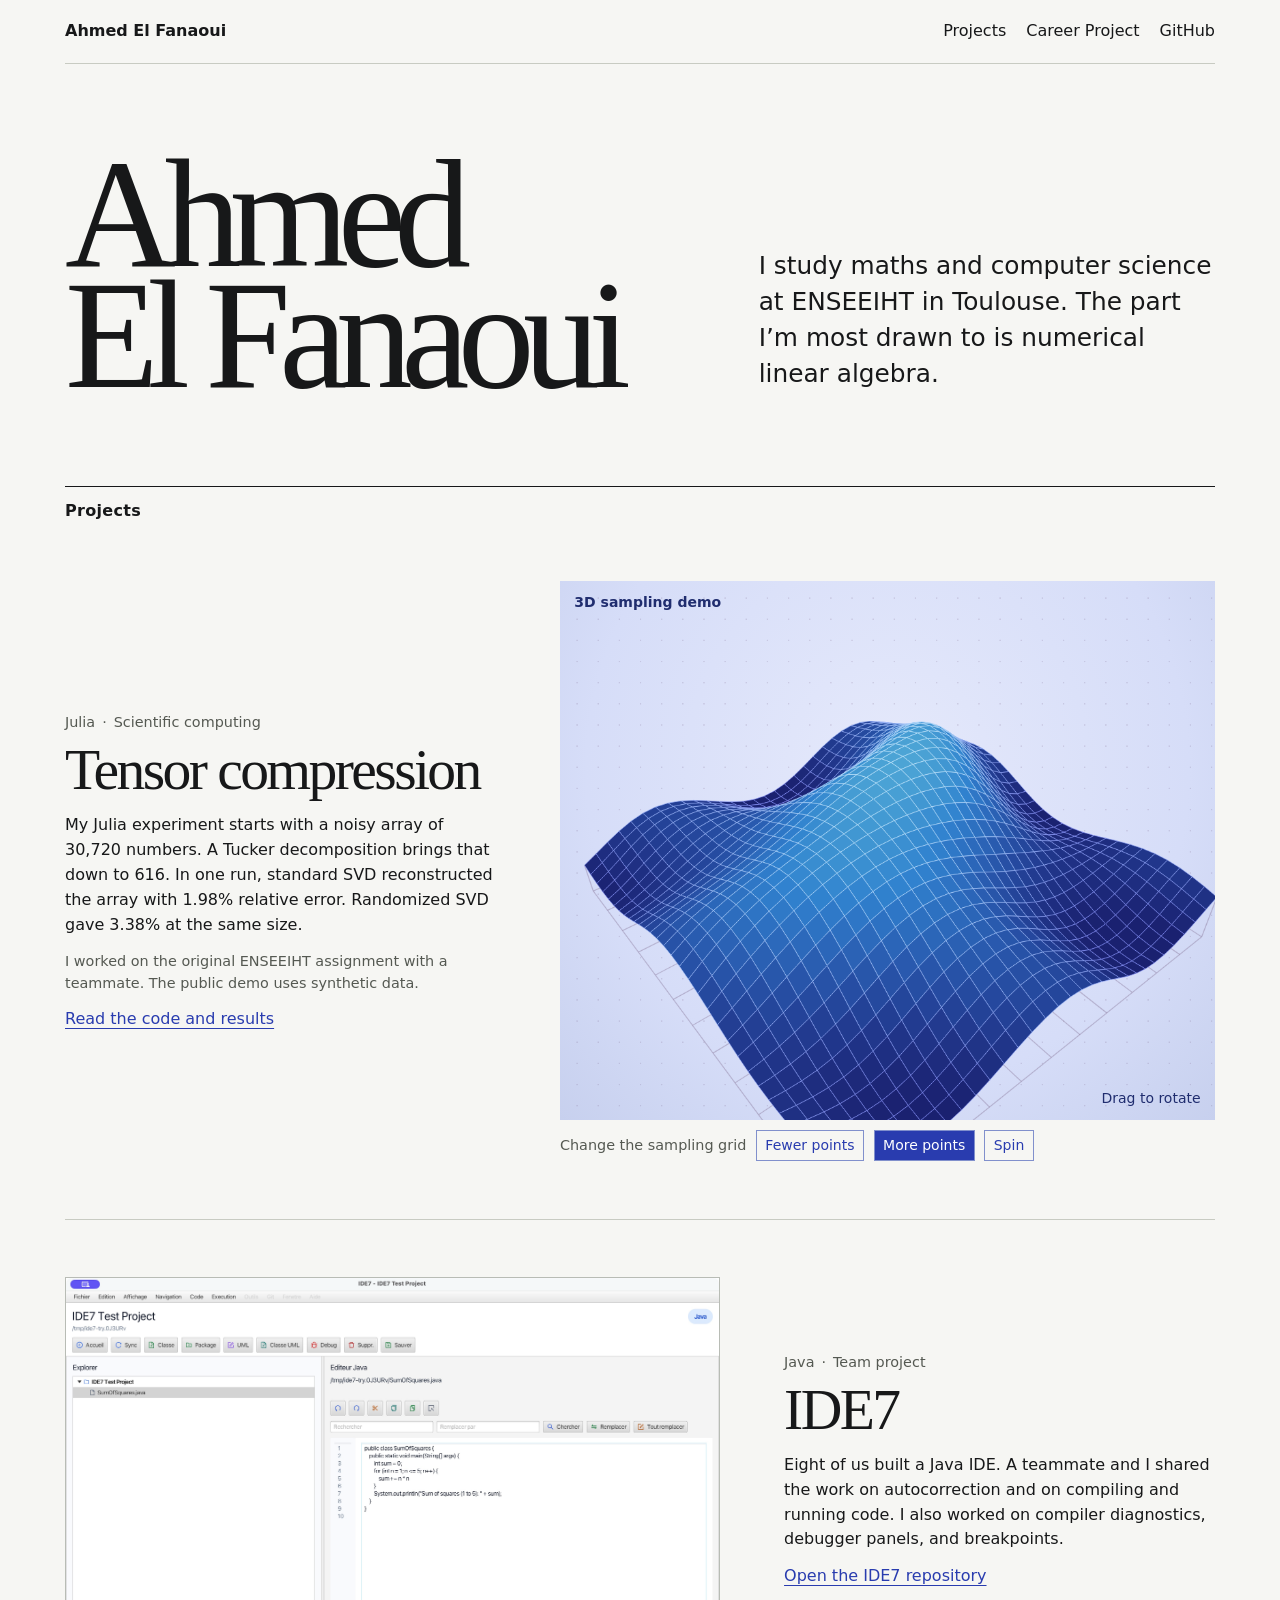
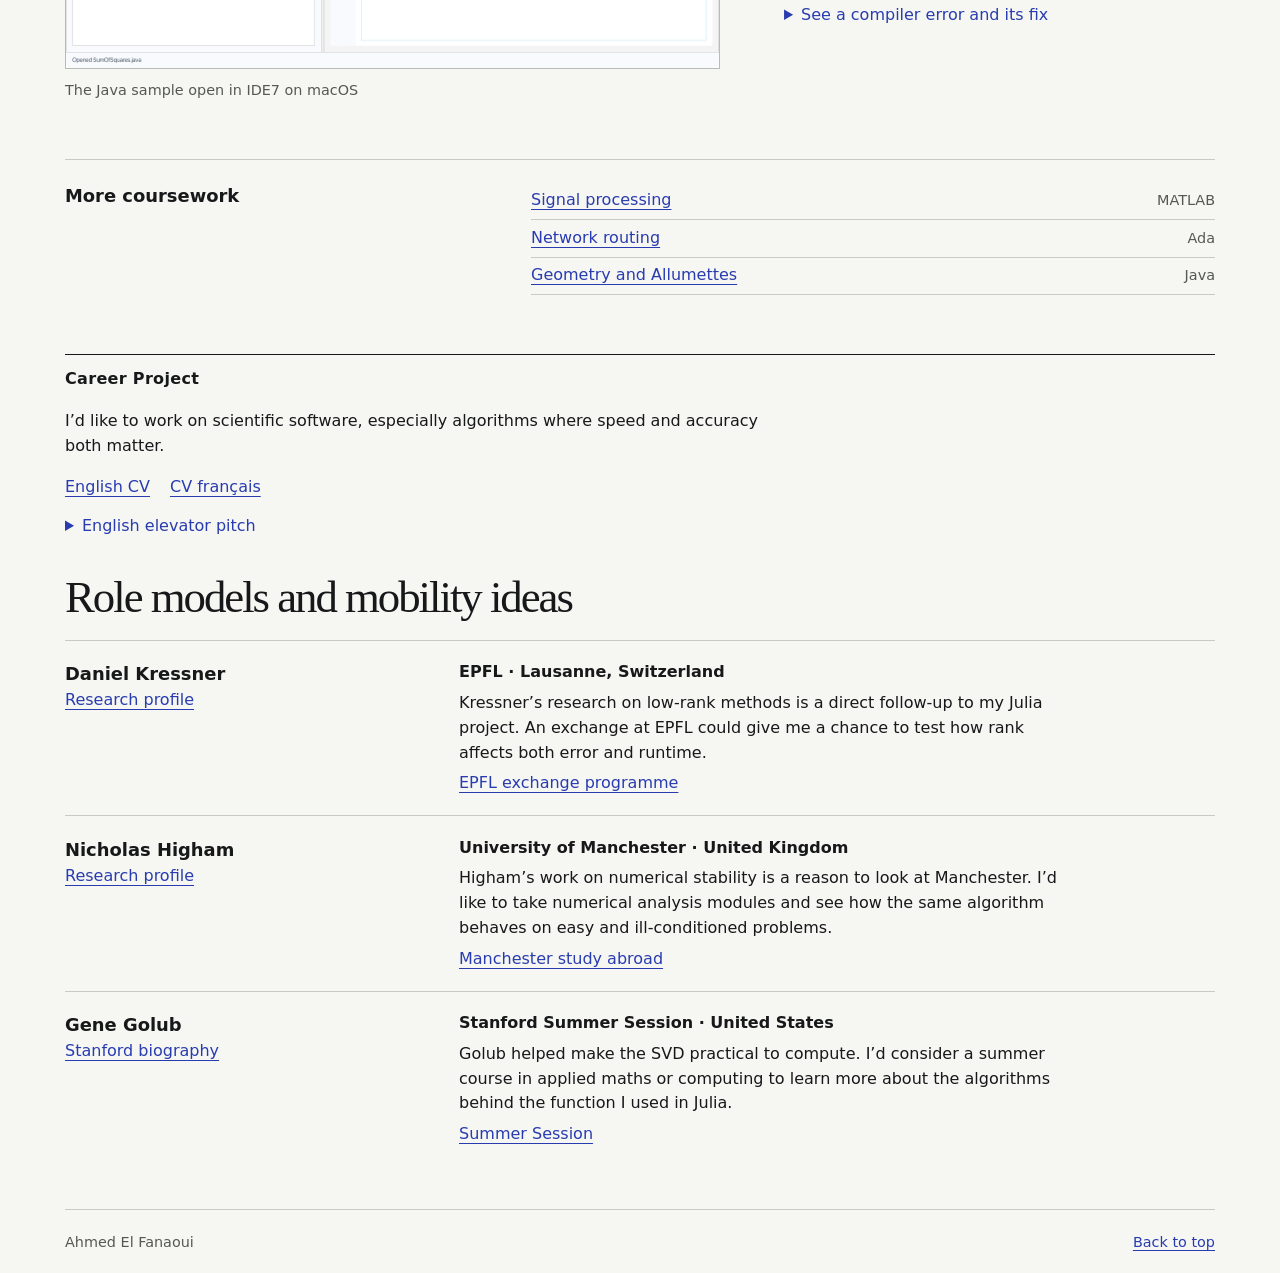
==== commit 562759a7: "Simplify the portfolio and show the original projects" ====
--- a/index.html
+++ b/index.html
@@ -3,43 +3,48 @@
 <head>
   <meta charset="utf-8">
   <meta name="viewport" content="width=device-width, initial-scale=1">
-  <meta name="description" content="Ahmed El Fanaoui’s portfolio in applied mathematics, numerical computing, and software.">
-  <meta name="theme-color" content="#faf7ef">
-  <title>Ahmed El Fanaoui | Applied Mathematics &amp; Computing</title>
-  <link rel="stylesheet" href="./styles.css">
-  <script src="./portfolio.js" defer></script>
+  <meta name="description" content="Ahmed El Fanaoui, engineering student at ENSEEIHT. Applied mathematics and scientific computing projects.">
+  <meta name="theme-color" content="#f6f6f3">
+  <title>Ahmed El Fanaoui</title>
+  <link rel="stylesheet" href="./styles.css?v=personal1">
+  <script src="./portfolio.js?v=personal1" defer></script>
 </head>
 <body id="top">
   <a class="skip" href="#main">Skip to content</a>
-  <header class="site-header">
-    <div class="wrap header-inner">
-      <a class="brand" href="#top">Ahmed El Fanaoui</a>
-      <nav aria-label="Main navigation">
-        <a href="#projects">Projects</a>
-        <a href="#career">Career Project</a>
-        <a class="nav-github" href="https://github.com/ahmdef">GitHub</a>
-      </nav>
-    </div>
+  <header class="wrap site-header">
+    <a class="home" href="#top">Ahmed El Fanaoui</a>
+    <nav aria-label="Main navigation">
+      <a href="#projects">Projects</a>
+      <a href="#career">Career Project</a>
+      <a href="https://github.com/ahmdef">GitHub</a>
+    </nav>
   </header>
-  <main id="main">
-    <section class="wrap hero" aria-labelledby="intro">
-      <div class="hero-copy">
-        <p class="eyebrow">Ahmed El Fanaoui · Toulouse</p>
-        <h1 id="intro">How much can<br>you <em>leave out?</em></h1>
-        <p class="intro">I study maths and computer science at ENSEEIHT. Lately I’ve been using Julia to see what happens when you try to reconstruct a big array from a fraction of its numbers.</p>
-        <div class="actions">
-          <a class="button primary" href="#projects">See what I’ve built</a>
-          <a class="button secondary" href="#career">Career Project</a>
+  <main id="main" class="wrap">
+    <section class="intro" aria-labelledby="name">
+      <h1 id="name">Ahmed<br>El Fanaoui</h1>
+      <div class="bio">
+        <p>I study maths and computer science at ENSEEIHT in Toulouse. The part I’m most drawn to is numerical linear algebra.</p>
+      </div>
+    </section>
+
+    <section id="projects" aria-labelledby="projects-title">
+      <h2 class="section-title" id="projects-title">Projects</h2>
+      <article class="project tensor">
+        <div class="project-text">
+          <p class="meta">Julia <span>·</span> Scientific computing</p>
+          <h3>Tensor compression</h3>
+          <p>My Julia experiment starts with a noisy array of 30,720 numbers. A Tucker decomposition brings that down to 616. In one run, standard SVD reconstructed the array with 1.98% relative error. Randomized SVD gave 3.38% at the same size.</p>
+          <p class="credit">I worked on the original ENSEEIHT assignment with a teammate. The public demo uses synthetic data.</p>
+          <a href="https://github.com/ahmdef/tensor-low-rank-julia">Read the code and results</a>
         </div>
-      </div>
-      <figure class="hero-figure" aria-labelledby="scene-caption">
+      <figure class="surface-figure" aria-labelledby="scene-caption">
         <div class="scene">
           <canvas id="surface" width="960" height="790" role="img" aria-label="Interactive three-dimensional surface sampled on a rectangular grid."></canvas>
-          <div class="scene-label"><span></span> A surface, sampled in 3D</div>
-          <div class="scene-hint" id="scene-hint" hidden>Drag the surface to turn it</div>
+          <div class="scene-label">3D sampling demo</div>
+          <div class="scene-hint" id="scene-hint" hidden>Drag to rotate</div>
         </div>
         <figcaption id="scene-caption">
-          <span class="scene-description">Show the same surface with fewer or more points</span>
+          <span class="scene-description">Change the sampling grid</span>
           <div class="scene-controls" id="scene-controls" hidden>
             <button type="button" data-grid="coarse" aria-pressed="false">Fewer points</button>
             <button type="button" data-grid="fine" aria-pressed="true">More points</button>
@@ -47,42 +52,22 @@
           </div>
         </figcaption>
       </figure>
-    </section>
-    <section class="wrap work" id="projects" aria-labelledby="work-heading">
-      <div class="section-heading"><h2 id="work-heading">Things I’ve built</h2><a href="https://github.com/ahmdef?tab=repositories">Browse GitHub</a></div>
-      <article class="feature">
-        <div class="feature-copy">
-          <p class="eyebrow">Julia · Numerical linear algebra</p>
-          <h3>30,720 numbers down to 616</h3>
-          <p>I wanted to see how much of a noisy 3D array I could reconstruct from a much smaller set of numbers. In Julia, I tried two ways to choose the factors in a Tucker decomposition. Both stored 616 numbers. The difference was how much detail came back.</p>
-          <p class="credit">The idea came from an ENSEEIHT project I worked on with a teammate using the school’s materials. I built the public demo separately with generated data.</p>
-          <a class="button secondary" href="https://github.com/ahmdef/tensor-low-rank-julia">See the Julia experiment</a>
-        </div>
-        <div class="result">
-          <p class="eyebrow">Tucker approximation · Julia</p>
-          <div class="number">50× <span>fewer entries,<br> approximately</span></div>
-          <p class="result-detail">30,720 entries before, 616 after</p>
-          <dl>
-            <div><dt>Standard SVD</dt><dd>1.98%</dd></div>
-            <div><dt>Randomized SVD</dt><dd>3.38%</dd></div>
-          </dl>
-          <p class="result-note">Reconstruction error for one seeded run</p>
-        </div>
       </article>
 
-      <article class="feature ide">
-        <div class="feature-copy">
-          <p class="eyebrow">Java · JavaFX</p>
-          <h3>What went wrong on line five?</h3>
-          <p>When you’re learning Java, a compiler error can stop you in your tracks. With IDE7, our eight-person team built an editor where you can write, run, and debug Java code in the same window.</p>
-          <p class="credit">A teammate and I shared the autocorrection and compile-and-run work. I helped turn compiler output into useful diagnostics and also worked on the debugger panels and breakpoints.</p>
-          <a class="button secondary" href="https://github.com/ahmdef/ide7-compile-run-demo">See the IDE7 project</a>
-        </div>
-        <section class="console" aria-labelledby="example-title">
-          <div class="console-head">
-            <h4 id="example-title">One missing semicolon</h4>
-            <span>Java</span>
-          </div>
+      <article class="project ide">
+        <figure class="editor">
+          <img src="./ide7-editor.png" alt="IDE7’s Java editor showing the SumOfSquares test program." width="2940" height="1754" loading="lazy">
+          <figcaption>The Java sample open in IDE7 on macOS</figcaption>
+        </figure>
+        <div class="project-text">
+          <p class="meta">Java <span>·</span> Team project</p>
+          <h3>IDE7</h3>
+          <p>Eight of us built a Java IDE. A teammate and I shared the work on autocorrection and on compiling and running code. I also worked on compiler diagnostics, debugger panels, and breakpoints.</p>
+          <a href="https://github.com/ahmdef/ide7-compile-run-demo">Open the IDE7 repository</a>
+          <details class="example">
+            <summary>See a compiler error and its fix</summary>
+        <section class="console" aria-label="Java diagnostic example">
+          
           <div class="console-controls" hidden>
             <button type="button" data-example="error" aria-pressed="true">Show the error</button>
             <button type="button" data-example="fixed" aria-pressed="false">Fix and run</button>
@@ -92,70 +77,51 @@
             <p id="example-status">Compilation failed</p>
             <pre id="example-output">Line 5: ';' expected</pre>
           </div>
-          <p class="example-note">Replay of an IDE7 run with the sample program.</p>
+          <p class="example-note">Example from the IDE7 sample program.</p>
         </section>
+          </details>
+        </div>
       </article>
 
-      <h3 class="other-heading">More from coursework</h3>
-      <div class="other-grid">
-        <article><p class="eyebrow">MATLAB</p><h4><a href="https://github.com/ahmdef/SIgnal-Processing-Project">Signal processing</a></h4><p>Decoding messages under different noise and signal-to-noise conditions.</p></article>
-        <article><p class="eyebrow">Ada</p><h4><a href="https://github.com/ahmdef/Ada-Project">Network routing</a></h4><p>Routing tables, route lookup, and interface selection.</p></article>
-        <article><p class="eyebrow">Java</p><h4><a href="https://github.com/ahmdef/Project-Java">Geometry and Allumettes</a></h4><p>A circle class and a playable version of the matchstick game.</p></article>
+      <div class="coursework">
+        <h3>More coursework</h3>
+        <ul>
+          <li><a href="https://github.com/ahmdef/SIgnal-Processing-Project">Signal processing</a><span>MATLAB</span></li>
+          <li><a href="https://github.com/ahmdef/Ada-Project">Network routing</a><span>Ada</span></li>
+          <li><a href="https://github.com/ahmdef/Project-Java">Geometry and Allumettes</a><span>Java</span></li>
+        </ul>
       </div>
     </section>
 
-    <section class="career" id="career" aria-labelledby="career-title">
-      <div class="wrap career-inner">
-        <div class="section-heading career-heading">
-          <div><p class="eyebrow">Where I’d like to go</p><h2 id="career-title">Career Project</h2></div>
-          <p>I’d like to work on scientific software and get better at answering two questions about an algorithm: how much can I trust the result, and what did it cost to compute?</p>
-        </div>
-        <div class="career-top">
-          <article class="career-panel">
-            <p class="eyebrow">CV</p>
-            <h3>My background</h3>
-            <p>My studies, projects, and the tools I’ve used along the way.</p>
-            <div class="actions">
-              <a class="button secondary" href="./cv-en.html" hreflang="en">CV in English</a>
-              <a class="button secondary" href="./cv-fr.html" hreflang="fr" lang="fr">CV en français</a>
-            </div>
-          </article>
-          <article class="career-panel pitch">
-            <p class="eyebrow">Elevator pitch · English</p>
-            <h3>What draws me to this work</h3>
-            <p>I still need to record the 2–3 minute video.</p>
-            <details>
-              <summary>Read my speaking notes</summary>
-              <div class="transcript">
+    <section id="career" aria-labelledby="career-title">
+      <h2 class="section-title" id="career-title">Career Project</h2>
+      <div class="career-intro">
+        <p>I’d like to work on scientific software, especially algorithms where speed and accuracy both matter.</p>
+        <p class="bio-links"><a href="./cv-en.html">English CV</a><a href="./cv-fr.html" lang="fr">CV français</a></p>
+        <details>
+          <summary>English elevator pitch</summary>
+          <p>Speaking notes for the 2–3 minute video.</p>
+<div class="transcript">
                 <p>Hi, I’m Ahmed. I study maths and computer science at ENSEEIHT. One bit of maths I keep coming back to is approximation. If I can solve the smaller version of a problem, I want to know what’s left of the original and which details I’ve lost along the way. I like taking those questions from the page into a piece of code I can run and check.</p>
                 <p>In a first-year project, a teammate and I worked on compressing a three-dimensional array. I later made a small version of the experiment in Julia with generated data. It started with over 30,000 numbers. Both methods got that down to 616. What interested me was that they used the same amount of storage, but one reconstructed the input more accurately. That gave me a concrete way to talk about the trade-off.</p>
                 <p>I’d like to do more of that in scientific software. At EPFL, Daniel Kressner’s work gives me ideas for trying different ranks and measuring their cost. At Manchester, Nicholas Higham’s work makes me want to test what happens when the arithmetic gets less precise. Stanford’s Summer Session is another possibility. I’d like to learn more about matrix computation there and understand the algorithms behind the SVD that Gene Golub helped develop. The common thread in all three ideas is finding a question I can turn into an experiment and explain clearly to someone else.</p>
               </div>
-            </details>
-          </article>
-        </div>
-        <h3 class="other-heading">Role models and international mobility</h3>
-        <p class="career-note">Three researchers whose work I’ve read about, and three places where I could follow up on the questions it raised.</p>
-        <div class="roles">
-          <article class="career-panel role">
-            <p class="eyebrow">Low-rank approximation</p>
-            <h4>Daniel Kressner</h4>
-            <p>Kressner works on low-rank methods for larger computing problems. My Julia demo uses one choice of rank. His work gives me a reason to try several and see where extra accuracy stops being worth the extra memory and time. <a href="https://www.epfl.ch/schools/sb/research/math/research/computationalsciences/">EPFL research profile</a></p>
-            <div class="mobility"><p class="eyebrow">Lausanne, Switzerland</p><h5>EPFL exchange semester</h5><p>I’d look for a numerical mathematics course and turn my Julia demo into a comparison across several ranks. An exchange would depend on an agreement and nomination through ENSEEIHT. <a href="https://www.epfl.ch/education/international/en/coming-to-epfl/semester-courses/">EPFL exchange information</a></p></div>
-          </article>
-          <article class="career-panel role">
-            <p class="eyebrow">Numerical stability</p>
-            <h4>Nicholas Higham</h4>
-            <p>Higham’s work makes me want to ask the same question of a method on easy inputs and on difficult ones. Does the answer hold up when the input changes a little or the arithmetic gets less precise? <a href="https://www.maths.manchester.ac.uk/~higham/">Manchester research profile</a></p>
-            <div class="mobility"><p class="eyebrow">Manchester, United Kingdom</p><h5>Study abroad at Manchester</h5><p>I’d look for numerical analysis modules and compare how the same method behaves on well-conditioned and ill-conditioned matrices. The modules I can take would depend on the programme. <a href="https://www.manchester.ac.uk/study/international/study-abroad-exchange/programmes/">Manchester programme options</a></p></div>
-          </article>
-          <article class="career-panel role">
-            <p class="eyebrow">Matrix computation</p>
-            <h4>Gene Golub</h4>
-            <p>I used the SVD as a tool in Julia. Golub’s work on making it practical makes me curious about the steps hidden behind that one function call. <a href="https://legacy.cs.stanford.edu/memoriam/professor-gene-h-golub">Stanford biography</a></p>
-            <div class="mobility"><p class="eyebrow">Stanford, United States</p><h5>Stanford Summer Session</h5><p>I’d look for an applied maths or computing course for visiting students and compare SVD implementations as the input grows. Course availability, funding, and eligibility would determine whether this is realistic. <a href="https://events.stanford.edu/department/summer_session">Stanford programme information</a></p></div>
-          </article>
-        </div>
+        </details>
+      </div>
+      <h3 class="paths-heading">Role models and mobility ideas</h3>
+      <div class="paths">
+        <article>
+          <div><h4>Daniel Kressner</h4><a href="https://www.epfl.ch/schools/sb/research/math/research/computationalsciences/">Research profile</a></div>
+          <div><h5>EPFL · Lausanne, Switzerland</h5><p>Kressner’s research on low-rank methods is a direct follow-up to my Julia project. An exchange at EPFL could give me a chance to test how rank affects both error and runtime.</p><a href="https://www.epfl.ch/education/international/en/coming-to-epfl/semester-courses/">EPFL exchange programme</a></div>
+        </article>
+        <article>
+          <div><h4>Nicholas Higham</h4><a href="https://www.maths.manchester.ac.uk/~higham/">Research profile</a></div>
+          <div><h5>University of Manchester · United Kingdom</h5><p>Higham’s work on numerical stability is a reason to look at Manchester. I’d like to take numerical analysis modules and see how the same algorithm behaves on easy and ill-conditioned problems.</p><a href="https://www.manchester.ac.uk/study/international/study-abroad-exchange/programmes/">Manchester study abroad</a></div>
+        </article>
+        <article>
+          <div><h4>Gene Golub</h4><a href="https://legacy.cs.stanford.edu/memoriam/professor-gene-h-golub">Stanford biography</a></div>
+          <div><h5>Stanford Summer Session · United States</h5><p>Golub helped make the SVD practical to compute. I’d consider a summer course in applied maths or computing to learn more about the algorithms behind the function I used in Julia.</p><a href="https://events.stanford.edu/department/summer_session">Summer Session</a></div>
+        </article>
       </div>
     </section>
   </main>
--- a/styles.css
+++ b/styles.css
@@ -1,140 +1,131 @@
 :root {
   color-scheme: light;
-  --bg: #faf7ef; --panel: #fffdf7; --surface: #f2eadc; --line: #d8cbbb;
-  --text: #231f2a; --soft: #524957; --accent: #a53123; --violet: #d9caee;
+  --paper: #f6f6f3;
+  --ink: #171819;
+  --muted: #555952;
+  --line: #c8cbc2;
+  --blue: #293caf;
   --mono: "SFMono-Regular", Consolas, monospace;
-  --display: "Iowan Old Style", "Palatino Linotype", Palatino, Georgia, serif;
-  font: 100%/1.56 "Avenir Next", Avenir, "Segoe UI", system-ui, sans-serif;
-  color: var(--text); background: var(--bg);
+  font: 100%/1.56 "Avenir Next", "Segoe UI", system-ui, sans-serif;
+  color: var(--ink);
+  background: var(--paper);
 }
 * { box-sizing: border-box; }
-body { margin: 0; }
+body, h1, h2, h3, h4, h5, p, figure { margin: 0; }
 [hidden] { display: none !important; }
-a { color: inherit; text-underline-offset: .24em; }
-a:hover { color: var(--accent); }
-a:focus-visible, button:focus-visible, summary:focus-visible { outline: 3px solid var(--accent); outline-offset: 4px; }
-h1,h2,h3,h4,h5,p,figure { margin: 0; }
-h1,h2,h3,h4,h5 { line-height: 1.1; }
-.wrap { width: min(1240px, calc(100% - 100px)); margin-inline: auto; }
-.skip { position: fixed; z-index: 5; left: 1rem; top: 1rem; transform: translateY(-180%); background: var(--text); color: var(--bg); padding: .65rem 1rem; }
+a { color: var(--blue); text-decoration-thickness: 1px; text-underline-offset: .23em; }
+a:hover { text-decoration-thickness: 2px; }
+a:focus-visible, button:focus-visible, summary:focus-visible, canvas:focus-visible { outline: 2px solid var(--blue); outline-offset: 4px; }
+.wrap { width: min(1150px, calc(100% - 80px)); margin-inline: auto; }
+.skip { position: fixed; left: .8rem; top: .8rem; transform: translateY(-180%); z-index: 2; padding: .55rem .8rem; background: white; }
 .skip:focus { transform: none; }
-.site-header { border-bottom: 1px solid var(--line); background: var(--bg); }
-.header-inner,.section-heading,.footer { display: flex; justify-content: space-between; align-items: center; gap: 1rem; }
-.header-inner { min-height: 72px; }
-.brand,nav { display: flex; align-items: center; gap: clamp(.75rem,3vw,1.8rem); }
-.brand { font: 700 1.22rem var(--display); text-decoration: none; }
-nav a { font-size: .92rem; font-weight: 650; text-decoration: none; }
-.nav-github { border: 1px solid #ab9eac; padding: .34rem .84rem; border-radius: 999px; }
-.hero { display: grid; grid-template-columns: 1fr 1.06fr; align-items: center; gap: clamp(2rem,5.2vw,5rem); padding-block: clamp(3rem,6.8vw,6.2rem); }
-.eyebrow { color: var(--accent); font-weight: 700; font-size: .88rem; letter-spacing: .035em; }
-h1 { font: 500 clamp(3.5rem,7.1vw,7rem)/.94 var(--display); letter-spacing: -.065em; margin-block: .85rem 1.3rem; }
-h1 em { font-style: italic; color: var(--accent); }
-.intro { max-width: 42ch; color: var(--soft); font-size: clamp(1.04rem,1.5vw,1.22rem); }
-.actions { display: flex; flex-wrap: wrap; gap: .65rem; margin-top: 1.25rem; }
-.button { display: inline-flex; align-items: center; justify-content: center; padding: .61rem .94rem; border: 1px solid transparent; border-radius: 999px; font-weight: 700; line-height: 1.4; text-decoration: none; }
-.primary { color: white; background: var(--accent); }
-.primary:hover { color: white; background: #7c2219; }
-.secondary { border-color: #ac9ca5; color: var(--text); }
-.secondary:hover { border-color: var(--accent); }
-.hero-figure { overflow: hidden; border: 1px solid #a793b4; border-radius: 50% 50% 13px 13px / 15% 15% 13px 13px; box-shadow: 12px 15px 0 #eddcce; background: #f4e9f7; min-width: 0; }
-.scene { position: relative; background: radial-gradient(ellipse at 52% 38%, #fff4e6 0%, #f3dce9 55%, #ddcee9 100%); }
+.site-header, .footer {
+  min-height: 64px;
+  display: flex;
+  flex-wrap: wrap;
+  align-items: center;
+  justify-content: space-between;
+  gap: .5rem 1.25rem;
+  border-bottom: 1px solid var(--line);
+}
+.site-header a { color: var(--ink); text-decoration: none; }
+.site-header a:hover { text-decoration: underline; }
+.home { font-weight: 750; }
+nav, .bio-links { display: flex; flex-wrap: wrap; gap: .55rem 1.25rem; }
+.intro { display: grid; grid-template-columns: 1.45fr 1fr; align-items: end; gap: 2rem; padding-block: clamp(3rem, 7vw, 6.8rem); }
+.intro h1 {
+  font-family: "Iowan Old Style", "Palatino Linotype", Palatino, Georgia, serif;
+  font-size: clamp(4.9rem, 12vw, 10.8rem);
+  font-weight: 500;
+  letter-spacing: -.075em;
+  line-height: .79;
+}
+.bio { padding-bottom: .25rem; }
+.bio > p:first-child { max-width: 31ch; font-size: clamp(1.15rem, 2vw, 1.55rem); line-height: 1.45; }
+.bio-links { margin-top: 1rem; }
+.section-title {
+  border-top: 1px solid var(--ink);
+  padding-top: .75rem;
+  font-size: 1rem;
+  font-weight: 800;
+  letter-spacing: .02em;
+}
+.project {
+  display: grid;
+  grid-template-columns: 1fr 1.52fr;
+  align-items: center;
+  gap: clamp(1.35rem, 5vw, 4.5rem);
+  padding-block: clamp(1.7rem, 4.5vw, 4rem);
+  border-bottom: 1px solid var(--line);
+}
+.ide { grid-template-columns: 1.52fr 1fr; }
+.project-text h3, .paths-heading {
+  font-family: "Iowan Old Style", "Palatino Linotype", Palatino, Georgia, serif;
+  font-size: clamp(2.45rem, 4.5vw, 4.4rem);
+  font-weight: 500;
+  line-height: .98;
+  letter-spacing: -.045em;
+  margin: .55rem 0 .9rem;
+}
+.project-text > p:not(.meta) { max-width: 45ch; margin-bottom: .75rem; }
+.meta, figcaption, .coursework span, .credit { color: var(--muted); font-size: .9rem; }
+.meta span { margin-inline: .15rem; }
+.scene { position: relative; background: radial-gradient(ellipse at 50% 35%, #e5e9fb, #d6ddf8 65%, #c7d0ee); }
+.surface-figure { min-width: 0; }
 .scene canvas { display: block; width: 100%; height: auto; touch-action: pan-y; }
 .scene canvas[data-ready] { cursor: grab; }
 .scene canvas[data-ready]:active { cursor: grabbing; }
-.scene canvas:focus-visible { outline: 2px solid var(--accent); outline-offset: -4px; }
-.scene-label,.scene-hint { position: absolute; font: .875rem/1.35 var(--mono); pointer-events: none; }
-.scene-label { top: 8%; left: 50%; transform: translateX(-50%); white-space: nowrap; color: #593a62; }
-.scene-label span { display: inline-block; background: var(--accent); width: .52rem; height: .52rem; border-radius: 50%; margin-right: .25rem; }
-.scene-hint { bottom: .88rem; right: 1rem; color: #593a62; }
-figcaption { display: flex; align-items: center; justify-content: space-between; flex-wrap: wrap; gap: .5rem; padding: .7rem .9rem; border-top: 1px solid var(--line); }
-.scene-description { color: var(--soft); font-size: .89rem; }
-.scene-controls,.console-controls { display: flex; flex-wrap: wrap; gap: .35rem; }
-.scene-controls button,.console button { border: 1px solid #a48ca8; border-radius: 999px; background: transparent; color: var(--text); padding: .33rem .57rem; font: inherit; font-size: .875rem; cursor: pointer; }
-.scene-controls button[aria-pressed="true"],.console button[aria-pressed="true"] { background: #ead6ed; color: #301d39; border-color: #a48ca8; }
-.work,.career-inner { padding-bottom: clamp(3rem,7vw,6rem); }
-.section-heading { border-top: 1px solid var(--line); padding-block: 1.5rem; }
-.section-heading a { color: var(--accent); font-weight: 650; }
-h2 { font: 500 clamp(2.6rem,5.2vw,4.65rem)/1.02 var(--display); letter-spacing: -.052em; }
-.feature { display: grid; grid-template-columns: 1.07fr 1fr; align-items: center; gap: clamp(1.6rem,6vw,5.5rem); margin-top: .8rem; padding-block: clamp(1.5rem,4.2vw,3.8rem); border-bottom: 1px solid var(--line); }
-@media(min-width:721px) { .feature.ide .feature-copy { grid-column: 2; grid-row: 1; } .feature.ide .console { grid-column: 1; grid-row: 1; } }
-.feature h3 { font: 500 clamp(2.3rem,4.3vw,3.9rem)/1.03 var(--display); letter-spacing: -.05em; margin: .55rem 0 .9rem; }
-.feature-copy > p:not(.eyebrow) { color: var(--soft); margin-bottom: .8rem; max-width: 55ch; }
-.feature-copy .button { margin-top: .3rem; }
-.result,.console { border-radius: 9px; min-width: 0; padding: clamp(1rem,2.5vw,1.75rem); }
-.result { background: #e8dcef; border: 1px solid #c2adc8; padding: clamp(1.2rem,4vw,3rem); }
-.number { display: flex; align-items: center; gap: .9rem; margin-top: .35rem; color: var(--accent); font-size: clamp(3.25rem,6vw,5.25rem); font-weight: 720; line-height: 1; letter-spacing: -.08em; }
-.number span { color: var(--text); font-size: 1rem; font-weight: 650; line-height: 1.25; letter-spacing: 0; }
-.result-detail,.result-note,.example-note { color: var(--soft); font-size: .9rem; margin-top: .45rem; }
-.result dl { margin: .85rem 0 0; }
-.result dl div { display: flex; justify-content: space-between; gap: .7rem; border-top: 1px solid #bba8c4; padding-block: .35rem; }
-.result dd { margin: 0; color: var(--accent); font: 650 1rem/1.55 var(--mono); }
-.console { background: #282033; color: #fff5f5; border: 1px solid #55435c; box-shadow: -9px 9px 0 #eddfd3; padding: clamp(1.2rem,3vw,2.25rem); }
-.console button { color: #fff5f5; }
-.console .example-note { color: #e0d5e6; }
-.console-head { display: flex; justify-content: space-between; align-items: baseline; gap: .7rem; margin-bottom: 1rem; }
-.console-head h4 { font-size: 1rem; line-height: 1.35; }
-.console-head span { color: var(--violet); font: .875rem var(--mono); }
-.console pre { margin: 0; font: .9rem/1.5 var(--mono); white-space: pre-wrap; overflow-wrap: anywhere; }
-.console .code-line { padding-block: .9rem; }
-.console-output { border-top: 1px solid var(--line); padding-block: .7rem; }
-.console-output p { color: #ffb7bd; font-weight: 650; }
-.console-output p.success { color: #a5eec6; }
-.other-heading { font: 500 clamp(1.9rem,3.2vw,2.7rem)/1.08 var(--display); letter-spacing: -.035em; margin: 2.2rem 0 .9rem; }
-.other-grid,.roles { display: grid; grid-template-columns: repeat(3,minmax(0,1fr)); gap: 1rem; }
-.other-grid article { border-top: 1px solid var(--line); padding: 1rem 0; }
-.other-grid h4 { font-size: 1.25rem; margin: .5rem 0; }
-.other-grid p:not(.eyebrow),.career-panel p:not(.eyebrow),.career-heading > p,.career-note { color: var(--soft); }
-.career { background: #f0e6d8; border-top: 1px solid var(--line); }
-.career-inner { padding-top: 1.5rem; }
-.career-heading { border-top: 0; align-items: end; margin-bottom: .65rem; }
-.career-heading h2 { margin-top: .4rem; }
-.career-heading > p { max-width: 45ch; }
-.career-top { display: grid; grid-template-columns: 1fr 1fr; align-items: start; gap: 1rem; }
-.career-panel { padding: clamp(1.15rem,2.7vw,1.85rem); background: #faf5ec; border: 1px solid #d2c3b5; border-radius: 10px; }
-.career-panel h3 { font: 600 1.75rem/1.1 var(--display); margin: .45rem 0 .6rem; letter-spacing: -.035em; }
-.career-panel h4 { font: 600 1.6rem/1.1 var(--display); margin: .45rem 0 .65rem; }
-.career-panel h5 { font-size: 1.1rem; margin: .35rem 0 .55rem; }
-.career-panel a:not(.button),summary { color: var(--accent); }
-.pitch details { margin-top: .8rem; }
-.pitch summary { cursor: pointer; font-weight: 650; }
-.transcript p { margin-top: .65rem; }
-.career-note { margin-bottom: 1rem; }
-.role { display: flex; flex-direction: column; }
-.mobility { margin-top: auto; padding-top: 1.15rem; }
-.mobility > .eyebrow { border-top: 1px solid var(--line); padding-top: .95rem; }
-.footer { padding-block: 1.25rem; font-size: .875rem; color: var(--soft); }
-.cv-page { max-width: 58rem; margin-inline: auto; padding: 2rem 1.15rem 4rem; }
-.cv-paper { background: #f9fbff; color: #131c33; border-radius: 10px; padding: clamp(1.25rem,5vw,3.5rem); }
-.cv-paper h1 { font-size: clamp(2.3rem,6vw,3.7rem); margin: .3rem 0 .45rem; }
-.cv-paper h2 { font-size: 1.24rem; margin: 1.3rem 0 .55rem; padding-bottom: .35rem; border-bottom: 1px solid #b6c1d7; letter-spacing: 0; }
+.scene canvas:focus-visible { outline-offset: -4px; }
+.scene-label, .scene-hint { position: absolute; color: #202d6f; font-size: .875rem; pointer-events: none; }
+.scene-label { left: .9rem; top: .65rem; font-weight: 700; }
+.scene-hint { right: .9rem; bottom: .65rem; }
+figcaption { padding-top: .6rem; }
+.surface-figure figcaption, .scene-controls, .console-controls { display: flex; flex-wrap: wrap; align-items: center; gap: .4rem .6rem; }
+button { cursor: pointer; font: inherit; }
+.scene-controls button,.console button { padding: .23rem .53rem; color: var(--blue); border: 1px solid #8190cc; background: transparent; font-size: .875rem; }
+.scene-controls button[aria-pressed="true"], .console button[aria-pressed="true"] { background: var(--blue); color: white; }
+.editor img { display: block; width: 100%; height: auto; border: 1px solid #b8bcb5; background: white; }
+details { margin-top: .85rem; }
+summary { color: var(--blue); cursor: pointer; }
+.console { margin-top: .65rem; padding: .85rem; background: #eceef9; }
+.console pre { margin: .65rem 0 0; font: .875rem/1.5 var(--mono); overflow-wrap: anywhere; white-space: pre-wrap; }
+.console .example-note { margin: .55rem 0 0; font-size: .875rem; color: var(--muted); }
+.console-output { margin-top: .55rem; border-top: 1px solid #bacedb; padding-top: .55rem; }
+.console-output p { color: #861937; font-weight: 650; }
+.console-output p.success { color: #215e39; }
+.coursework { padding-block: 1.4rem 3.65rem; display: grid; grid-template-columns: 1fr 1.52fr; gap: 1rem; }
+.coursework h3, .paths h4 { font-size: 1.12rem; }
+.coursework ul { list-style: none; padding: 0; margin: 0; }
+.coursework li { display: flex; align-items: baseline; justify-content: space-between; gap: .7rem; padding-block: .37rem; border-bottom: 1px solid var(--line); }
+.career-intro { max-width: 70ch; padding: 1.1rem 0; }
+.career-intro details p { margin-top: .6rem; }
+.paths-heading { font-size: clamp(1.85rem, 3.5vw, 3rem); margin-block: 1.25rem; }
+.paths article { display: grid; grid-template-columns: 1fr 2fr; gap: 1rem; padding-block: 1.2rem; border-top: 1px solid var(--line); }
+.paths h5 { font-size: 1rem; }
+.paths p { margin-block: .35rem; max-width: 60ch; }
+.footer { border-bottom: 0; border-top: 1px solid var(--line); margin-top: 2.7rem; color: var(--muted); font-size: .9rem; }
+.cv-page { max-width: 54rem; margin-inline: auto; padding: 2rem 1.15rem 4rem; }
+.cv-paper { background: white; border: 1px solid var(--line); padding: clamp(1.2rem,5vw,3.5rem); }
+.cv-paper h1 { font-size: clamp(2.3rem,6vw,3.7rem); line-height: 1.08; letter-spacing: -.055em; }
+.cv-paper h2 { font-size: 1.24rem; margin: 1.15rem 0 .55rem; padding-bottom: .3rem; border-bottom: 1px solid var(--line); }
 .cv-paper h3 { font-size: 1rem; margin: .7rem 0 .25rem; }
-.cv-paper a { color: #184974; }
-.cv-page .actions { margin: 0 0 1rem; justify-content: space-between; }
-.cv-page button { cursor: pointer; font: inherit; font-weight: 650; }
-@media(max-width:920px) {
-  .wrap { width: calc(100% - 60px); }
-  .hero { gap: 1.5rem; }
-  .career-heading { align-items: start; }
-  .roles { grid-template-columns: 1fr 1fr; }
-}
-@media(max-width:720px) {
+.cv-page .actions { margin-bottom: 1rem; justify-content: space-between; }
+.cv-page button { background: transparent; border: 1px solid var(--line); color: var(--blue); }
+@media(max-width:760px) {
   .wrap { width: calc(100% - 36px); }
-  .header-inner { min-height: 61px; flex-wrap: wrap; padding-block: .55rem; gap: .75rem; }
-  nav { gap: .85rem; }
-  .hero,.feature,.career-top,.roles { grid-template-columns: 1fr; }
-  .hero { gap: 1.6rem; padding-block: 2.6rem; }
-  h1 { font-size: clamp(3.3rem,12.5vw,5.4rem); }
-  .hero-figure { box-shadow: 6px 8px 0 #eddcce; }
-  .section-heading { flex-wrap: wrap; }
+  .intro,.project,.coursework { grid-template-columns: 1fr; }
+  .intro { gap: 1.65rem; }
+  .intro h1 { font-size: clamp(4.35rem,16vw,7rem); }
+  .ide .editor { order: 1; }
 }
 @media(max-width:510px) {
-  .other-grid { grid-template-columns: 1fr; gap: .15rem; }
-  .nav-github { padding: .26rem .48rem; }
+  .site-header { padding-block: .72rem; }
+  .site-header nav { gap: .8rem; font-size: .875rem; }
+  .paths article { grid-template-columns: 1fr; gap: .5rem; }
 }
 @media print {
-  :root { color-scheme: light; background: #fff; }
   .cv-page { max-width: none; padding: 0; }
-  .cv-paper { padding: 0; background: #fff; }
+  .cv-paper { padding: 0; border: 0; }
   .cv-page .actions { display: none; }
   .cv-paper section { break-inside: avoid; }
 }
